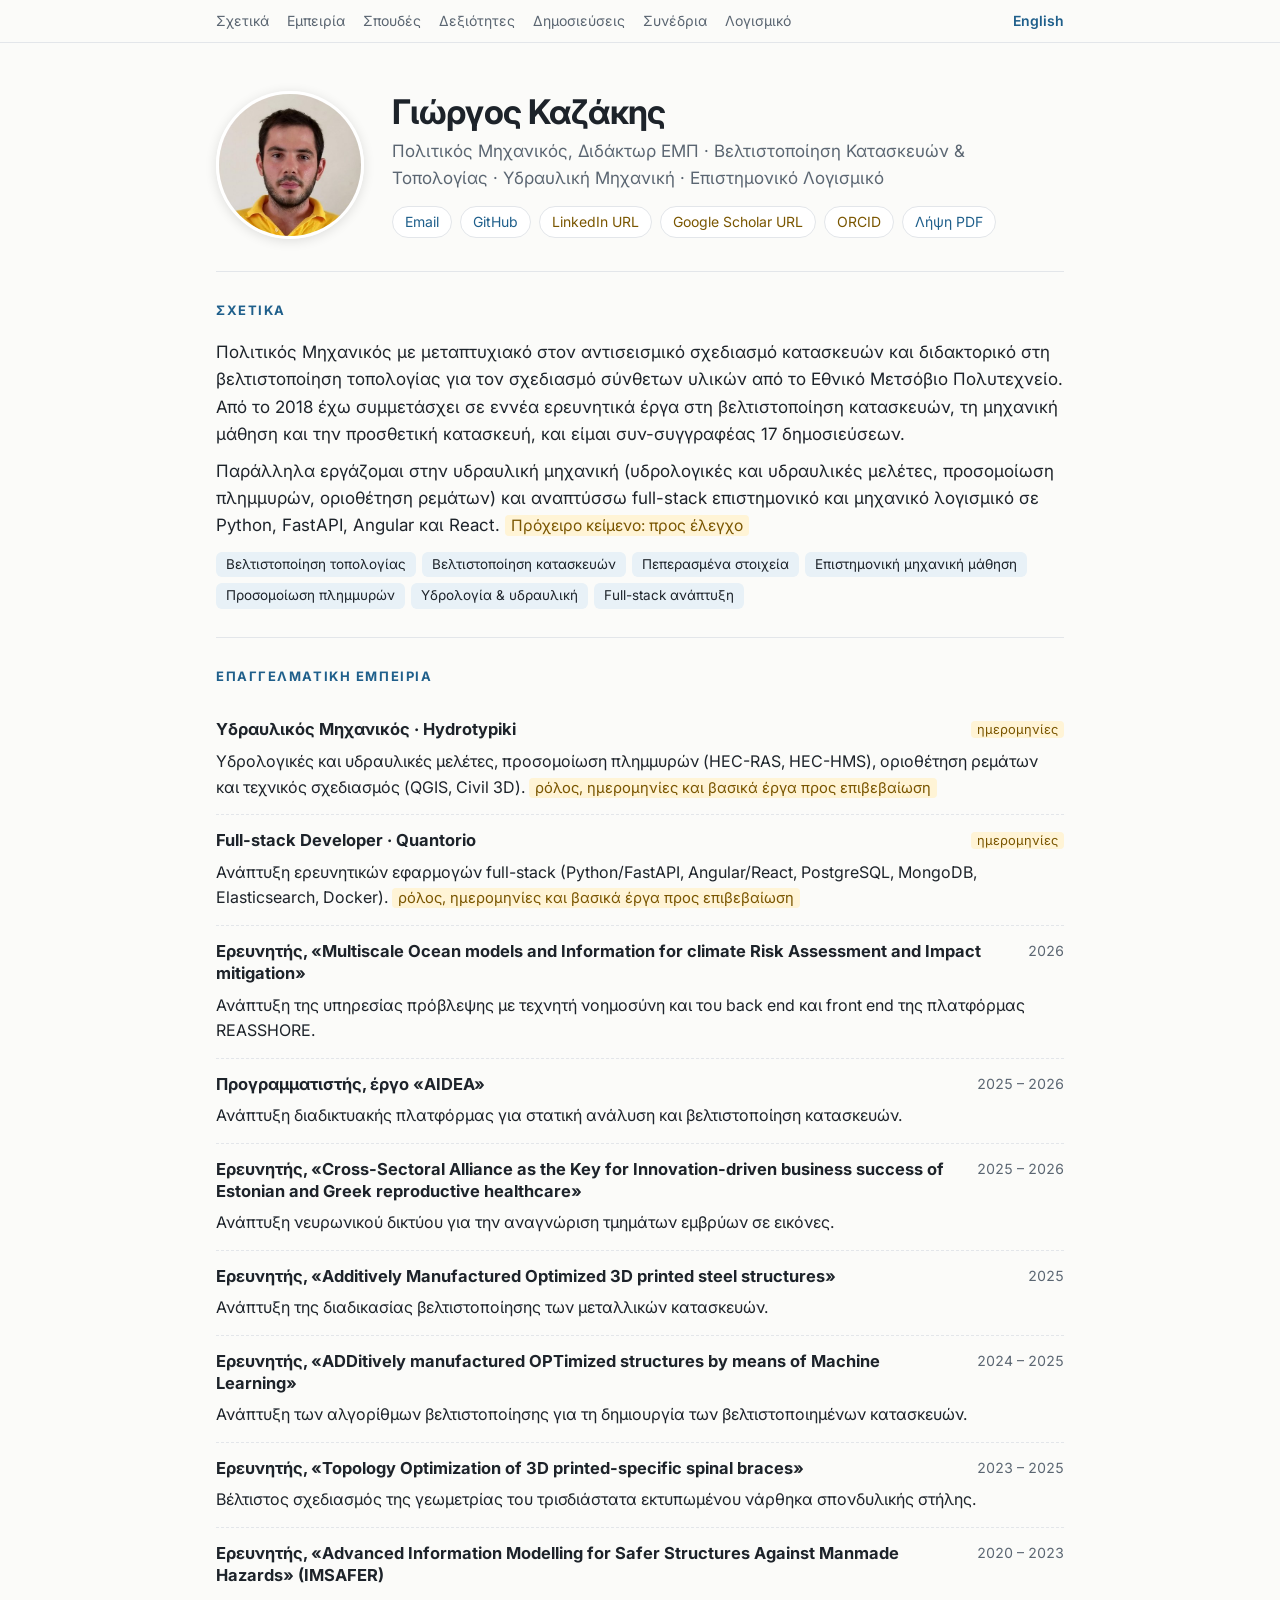
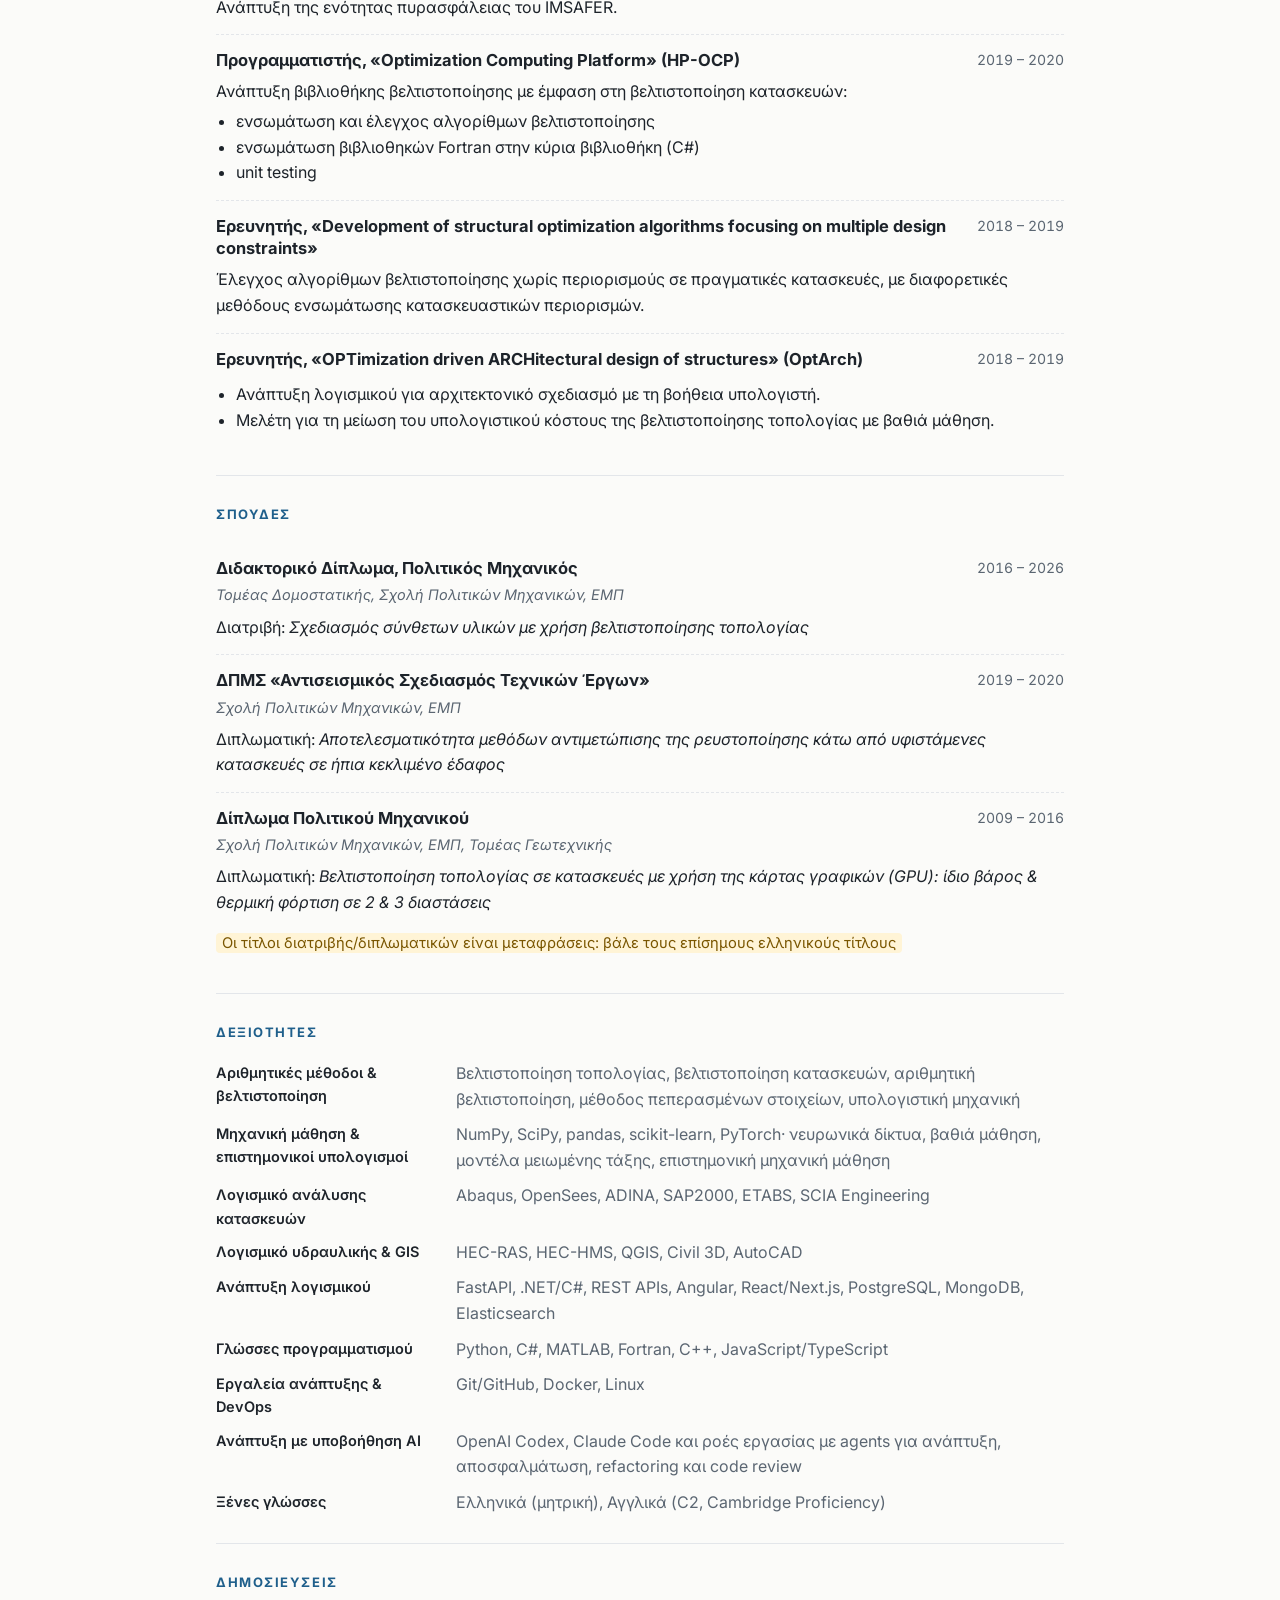
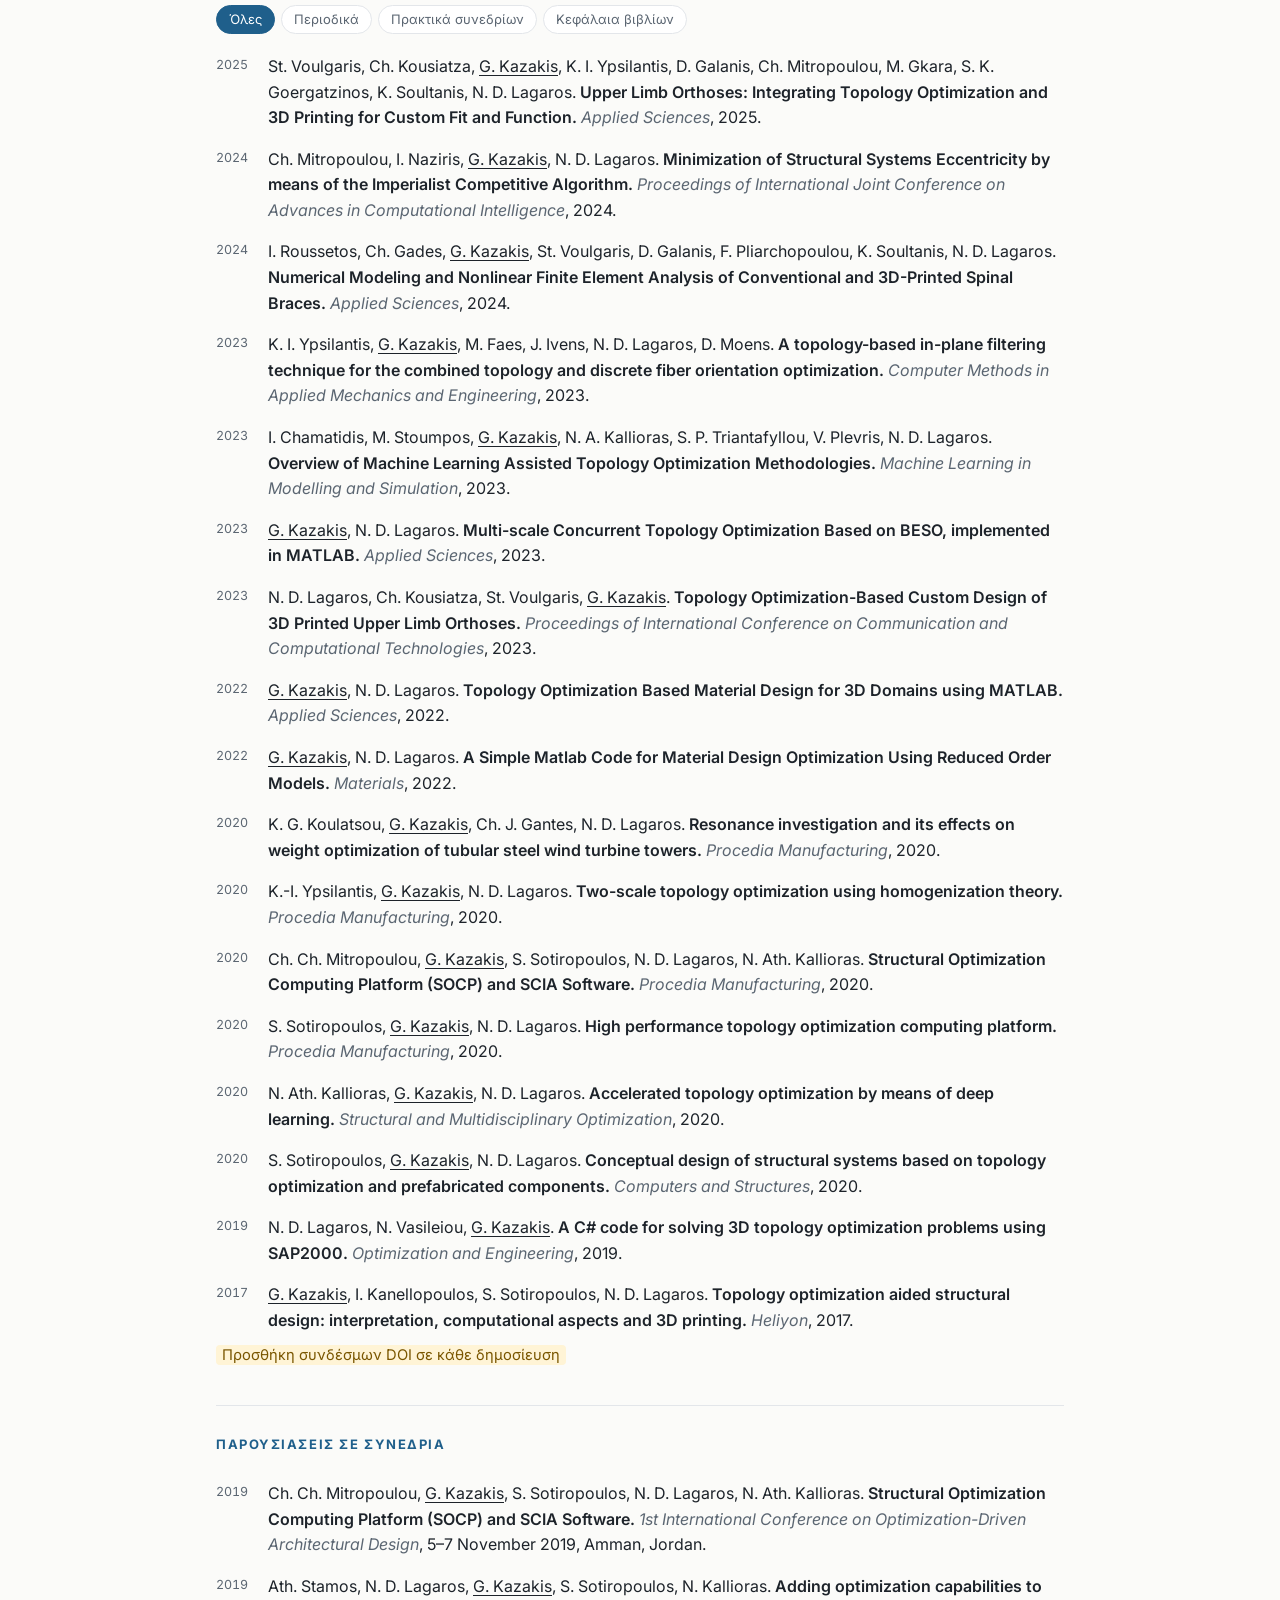
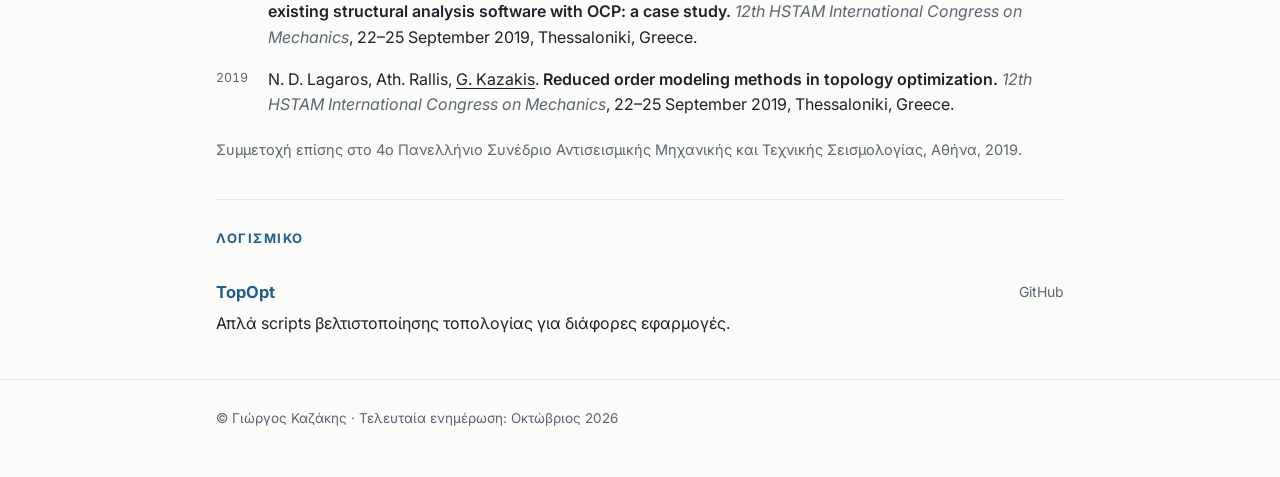
==== el/index.html @ 45861042 "Add Greek version of the CV page with language switcher el/index.html mirrors the English page; both" ====
<!doctype html>
<html lang="el">
<head>
  <meta charset="utf-8">
  <meta name="viewport" content="width=device-width, initial-scale=1">
  <title>Γιώργος Καζάκης</title>
  <meta name="description" content="Γιώργος Καζάκης, Πολιτικός Μηχανικός, Διδάκτωρ ΕΜΠ. Βελτιστοποίηση κατασκευών και τοπολογίας, υδραυλική μηχανική, ανάπτυξη επιστημονικού λογισμικού.">
  <meta property="og:title" content="Γιώργος Καζάκης">
  <meta property="og:description" content="Πολιτικός Μηχανικός και ερευνητής στη βελτιστοποίηση κατασκευών και τοπολογίας, την υδραυλική μηχανική και το επιστημονικό λογισμικό.">
  <meta property="og:image" content="../assets/profile.jpg">
  <meta property="og:locale" content="el_GR">
  <link rel="preconnect" href="https://fonts.googleapis.com">
  <link rel="stylesheet" href="https://fonts.googleapis.com/css2?family=Inter:wght@400;600;700&display=swap">
  <link rel="stylesheet" href="../style.css">
  <link rel="alternate" hreflang="en" href="https://georgekazakis.github.io/">
  <link rel="alternate" hreflang="el" href="https://georgekazakis.github.io/el/">
</head>
<body>

<nav class="nav">
  <div class="wrap">
    <div class="nav-links">
    <a href="#about">Σχετικά</a>
    <a href="#experience">Εμπειρία</a>
    <a href="#education">Σπουδές</a>
    <a href="#skills">Δεξιότητες</a>
    <a href="#publications">Δημοσιεύσεις</a>
    <a href="#conferences">Συνέδρια</a>
    <a href="#software">Λογισμικό</a>
    </div>
    <a class="lang" href="../" lang="en" hreflang="en">English</a>
  </div>
</nav>

<main class="wrap">

  <header class="hero">
    <img src="../assets/profile.jpg" alt="Φωτογραφία του Γιώργου Καζάκη" width="148" height="148">
    <div>
      <h1>Γιώργος Καζάκης</h1>
      <p class="role">Πολιτικός Μηχανικός, Διδάκτωρ ΕΜΠ · Βελτιστοποίηση Κατασκευών &amp; Τοπολογίας · Υδραυλική Μηχανική · Επιστημονικό Λογισμικό</p>
      <ul class="links">
        <li><a href="mailto:kzkgeorge@gmail.com">Email</a></li>
        <li><a href="https://github.com/georgekazakis">GitHub</a></li>
        <li><span class="todo">LinkedIn URL</span></li>
        <li><span class="todo">Google Scholar URL</span></li>
        <li><span class="todo">ORCID</span></li>
        <li class="no-print"><a href="#" onclick="window.print();return false;">Λήψη PDF</a></li>
      </ul>
    </div>
  </header>

  <section id="about" class="about">
    <h2>Σχετικά</h2>
    <p>
      Πολιτικός Μηχανικός με μεταπτυχιακό στον αντισεισμικό σχεδιασμό κατασκευών και διδακτορικό
      στη βελτιστοποίηση τοπολογίας για τον σχεδιασμό σύνθετων υλικών από το Εθνικό Μετσόβιο Πολυτεχνείο.
      Από το 2018 έχω συμμετάσχει σε εννέα ερευνητικά έργα στη βελτιστοποίηση κατασκευών, τη μηχανική μάθηση
      και την προσθετική κατασκευή, και είμαι συν-συγγραφέας 17 δημοσιεύσεων.
    </p>
    <p>
      Παράλληλα εργάζομαι στην υδραυλική μηχανική (υδρολογικές και υδραυλικές μελέτες, προσομοίωση πλημμυρών,
      οριοθέτηση ρεμάτων) και αναπτύσσω full-stack επιστημονικό και μηχανικό λογισμικό σε Python, FastAPI, Angular και React.
      <span class="todo">Πρόχειρο κείμενο: προς έλεγχο</span>
    </p>
    <ul class="tags">
      <li>Βελτιστοποίηση τοπολογίας</li>
      <li>Βελτιστοποίηση κατασκευών</li>
      <li>Πεπερασμένα στοιχεία</li>
      <li>Επιστημονική μηχανική μάθηση</li>
      <li>Προσομοίωση πλημμυρών</li>
      <li>Υδρολογία &amp; υδραυλική</li>
      <li>Full-stack ανάπτυξη</li>
    </ul>
  </section>

  <section id="experience">
    <h2>Επαγγελματική εμπειρία</h2>

    <div class="entry">
      <h3>Υδραυλικός Μηχανικός · Hydrotypiki</h3>
      <span class="when"><span class="todo">ημερομηνίες</span></span>
      <div class="what">
        Υδρολογικές και υδραυλικές μελέτες, προσομοίωση πλημμυρών (HEC-RAS, HEC-HMS), οριοθέτηση ρεμάτων και τεχνικός σχεδιασμός (QGIS, Civil 3D).
        <span class="todo">ρόλος, ημερομηνίες και βασικά έργα προς επιβεβαίωση</span>
      </div>
    </div>

    <div class="entry">
      <h3>Full-stack Developer · Quantorio</h3>
      <span class="when"><span class="todo">ημερομηνίες</span></span>
      <div class="what">
        Ανάπτυξη ερευνητικών εφαρμογών full-stack (Python/FastAPI, Angular/React, PostgreSQL, MongoDB, Elasticsearch, Docker).
        <span class="todo">ρόλος, ημερομηνίες και βασικά έργα προς επιβεβαίωση</span>
      </div>
    </div>

    <div class="entry">
      <h3>Ερευνητής, «Multiscale Ocean models and Information for climate Risk Assessment and Impact mitigation»</h3>
      <span class="when">2026</span>
      <div class="what">Ανάπτυξη της υπηρεσίας πρόβλεψης με τεχνητή νοημοσύνη και του back end και front end της πλατφόρμας REASSHORE.</div>
    </div>

    <div class="entry">
      <h3>Προγραμματιστής, έργο «AIDEA»</h3>
      <span class="when">2025 – 2026</span>
      <div class="what">Ανάπτυξη διαδικτυακής πλατφόρμας για στατική ανάλυση και βελτιστοποίηση κατασκευών.</div>
    </div>

    <div class="entry">
      <h3>Ερευνητής, «Cross-Sectoral Alliance as the Key for Innovation-driven business success of Estonian and Greek reproductive healthcare»</h3>
      <span class="when">2025 – 2026</span>
      <div class="what">Ανάπτυξη νευρωνικού δικτύου για την αναγνώριση τμημάτων εμβρύων σε εικόνες.</div>
    </div>

    <div class="entry">
      <h3>Ερευνητής, «Additively Manufactured Optimized 3D printed steel structures»</h3>
      <span class="when">2025</span>
      <div class="what">Ανάπτυξη της διαδικασίας βελτιστοποίησης των μεταλλικών κατασκευών.</div>
    </div>

    <div class="entry">
      <h3>Ερευνητής, «ADDitively manufactured OPTimized structures by means of Machine Learning»</h3>
      <span class="when">2024 – 2025</span>
      <div class="what">Ανάπτυξη των αλγορίθμων βελτιστοποίησης για τη δημιουργία των βελτιστοποιημένων κατασκευών.</div>
    </div>

    <div class="entry">
      <h3>Ερευνητής, «Topology Optimization of 3D printed-specific spinal braces»</h3>
      <span class="when">2023 – 2025</span>
      <div class="what">Βέλτιστος σχεδιασμός της γεωμετρίας του τρισδιάστατα εκτυπωμένου νάρθηκα σπονδυλικής στήλης.</div>
    </div>

    <div class="entry">
      <h3>Ερευνητής, «Advanced Information Modelling for Safer Structures Against Manmade Hazards» (IMSAFER)</h3>
      <span class="when">2020 – 2023</span>
      <div class="what">Ανάπτυξη της ενότητας πυρασφάλειας του IMSAFER.</div>
    </div>

    <div class="entry">
      <h3>Προγραμματιστής, «Optimization Computing Platform» (HP-OCP)</h3>
      <span class="when">2019 – 2020</span>
      <div class="what">
        Ανάπτυξη βιβλιοθήκης βελτιστοποίησης με έμφαση στη βελτιστοποίηση κατασκευών:
        <ul>
          <li>ενσωμάτωση και έλεγχος αλγορίθμων βελτιστοποίησης</li>
          <li>ενσωμάτωση βιβλιοθηκών Fortran στην κύρια βιβλιοθήκη (C#)</li>
          <li>unit testing</li>
        </ul>
      </div>
    </div>

    <div class="entry">
      <h3>Ερευνητής, «Development of structural optimization algorithms focusing on multiple design constraints»</h3>
      <span class="when">2018 – 2019</span>
      <div class="what">Έλεγχος αλγορίθμων βελτιστοποίησης χωρίς περιορισμούς σε πραγματικές κατασκευές, με διαφορετικές μεθόδους ενσωμάτωσης κατασκευαστικών περιορισμών.</div>
    </div>

    <div class="entry">
      <h3>Ερευνητής, «OPTimization driven ARCHitectural design of structures» (OptArch)</h3>
      <span class="when">2018 – 2019</span>
      <div class="what">
        <ul>
          <li>Ανάπτυξη λογισμικού για αρχιτεκτονικό σχεδιασμό με τη βοήθεια υπολογιστή.</li>
          <li>Μελέτη για τη μείωση του υπολογιστικού κόστους της βελτιστοποίησης τοπολογίας με βαθιά μάθηση.</li>
        </ul>
      </div>
    </div>
  </section>

  <section id="education">
    <h2>Σπουδές</h2>

    <div class="entry">
      <h3>Διδακτορικό Δίπλωμα, Πολιτικός Μηχανικός</h3>
      <span class="when">2016 – 2026</span>
      <span class="where">Τομέας Δομοστατικής, Σχολή Πολιτικών Μηχανικών, ΕΜΠ</span>
      <div class="what">Διατριβή: <em>Σχεδιασμός σύνθετων υλικών με χρήση βελτιστοποίησης τοπολογίας</em></div>
    </div>

    <div class="entry">
      <h3>ΔΠΜΣ «Αντισεισμικός Σχεδιασμός Τεχνικών Έργων»</h3>
      <span class="when">2019 – 2020</span>
      <span class="where">Σχολή Πολιτικών Μηχανικών, ΕΜΠ</span>
      <div class="what">Διπλωματική: <em>Αποτελεσματικότητα μεθόδων αντιμετώπισης της ρευστοποίησης κάτω από υφιστάμενες κατασκευές σε ήπια κεκλιμένο έδαφος</em></div>
    </div>

    <div class="entry">
      <h3>Δίπλωμα Πολιτικού Μηχανικού</h3>
      <span class="when">2009 – 2016</span>
      <span class="where">Σχολή Πολιτικών Μηχανικών, ΕΜΠ, Τομέας Γεωτεχνικής</span>
      <div class="what">Διπλωματική: <em>Βελτιστοποίηση τοπολογίας σε κατασκευές με χρήση της κάρτας γραφικών (GPU): ίδιο βάρος &amp; θερμική φόρτιση σε 2 &amp; 3 διαστάσεις</em></div>
    </div>
    <p><span class="todo">Οι τίτλοι διατριβής/διπλωματικών είναι μεταφράσεις: βάλε τους επίσημους ελληνικούς τίτλους</span></p>
  </section>

  <section id="skills">
    <h2>Δεξιότητες</h2>
    <dl class="skills">
      <dt>Αριθμητικές μέθοδοι &amp; βελτιστοποίηση</dt>
      <dd>Βελτιστοποίηση τοπολογίας, βελτιστοποίηση κατασκευών, αριθμητική βελτιστοποίηση, μέθοδος πεπερασμένων στοιχείων, υπολογιστική μηχανική</dd>

      <dt>Μηχανική μάθηση &amp; επιστημονικοί υπολογισμοί</dt>
      <dd>NumPy, SciPy, pandas, scikit-learn, PyTorch· νευρωνικά δίκτυα, βαθιά μάθηση, μοντέλα μειωμένης τάξης, επιστημονική μηχανική μάθηση</dd>

      <dt>Λογισμικό ανάλυσης κατασκευών</dt>
      <dd>Abaqus, OpenSees, ADINA, SAP2000, ETABS, SCIA Engineering</dd>

      <dt>Λογισμικό υδραυλικής &amp; GIS</dt>
      <dd>HEC-RAS, HEC-HMS, QGIS, Civil 3D, AutoCAD</dd>

      <dt>Ανάπτυξη λογισμικού</dt>
      <dd>FastAPI, .NET/C#, REST APIs, Angular, React/Next.js, PostgreSQL, MongoDB, Elasticsearch</dd>

      <dt>Γλώσσες προγραμματισμού</dt>
      <dd>Python, C#, MATLAB, Fortran, C++, JavaScript/TypeScript</dd>

      <dt>Εργαλεία ανάπτυξης &amp; DevOps</dt>
      <dd>Git/GitHub, Docker, Linux</dd>

      <dt>Ανάπτυξη με υποβοήθηση AI</dt>
      <dd>OpenAI Codex, Claude Code και ροές εργασίας με agents για ανάπτυξη, αποσφαλμάτωση, refactoring και code review</dd>

      <dt>Ξένες γλώσσες</dt>
      <dd>Ελληνικά (μητρική), Αγγλικά (C2, Cambridge Proficiency)</dd>
    </dl>
  </section>

  <section id="publications">
    <h2>Δημοσιεύσεις</h2>
    <div class="filter" role="group" aria-label="Φιλτράρισμα δημοσιεύσεων">
      <button type="button" data-filter="all" aria-pressed="true">Όλες</button>
      <button type="button" data-filter="journal" aria-pressed="false">Περιοδικά</button>
      <button type="button" data-filter="conference" aria-pressed="false">Πρακτικά συνεδρίων</button>
      <button type="button" data-filter="chapter" aria-pressed="false">Κεφάλαια βιβλίων</button>
    </div>
    <ol class="pubs" lang="en">
      <li data-year="2025" data-type="journal">St. Voulgaris, Ch. Kousiatza, <span class="me">G. Kazakis</span>, K. I. Ypsilantis, D. Galanis, Ch. Mitropoulou, M. Gkara, S. K. Goergatzinos, K. Soultanis, N. D. Lagaros. <span class="title">Upper Limb Orthoses: Integrating Topology Optimization and 3D Printing for Custom Fit and Function.</span> <span class="venue">Applied Sciences</span>, 2025.</li>
      <li data-year="2024" data-type="conference">Ch. Mitropoulou, I. Naziris, <span class="me">G. Kazakis</span>, N. D. Lagaros. <span class="title">Minimization of Structural Systems Eccentricity by means of the Imperialist Competitive Algorithm.</span> <span class="venue">Proceedings of International Joint Conference on Advances in Computational Intelligence</span>, 2024.</li>
      <li data-year="2024" data-type="journal">I. Roussetos, Ch. Gades, <span class="me">G. Kazakis</span>, St. Voulgaris, D. Galanis, F. Pliarchopoulou, K. Soultanis, N. D. Lagaros. <span class="title">Numerical Modeling and Nonlinear Finite Element Analysis of Conventional and 3D-Printed Spinal Braces.</span> <span class="venue">Applied Sciences</span>, 2024.</li>
      <li data-year="2023" data-type="journal">K. I. Ypsilantis, <span class="me">G. Kazakis</span>, M. Faes, J. Ivens, N. D. Lagaros, D. Moens. <span class="title">A topology-based in-plane filtering technique for the combined topology and discrete fiber orientation optimization.</span> <span class="venue">Computer Methods in Applied Mechanics and Engineering</span>, 2023.</li>
      <li data-year="2023" data-type="chapter">I. Chamatidis, M. Stoumpos, <span class="me">G. Kazakis</span>, N. A. Kallioras, S. P. Triantafyllou, V. Plevris, N. D. Lagaros. <span class="title">Overview of Machine Learning Assisted Topology Optimization Methodologies.</span> <span class="venue">Machine Learning in Modelling and Simulation</span>, 2023.</li>
      <li data-year="2023" data-type="journal"><span class="me">G. Kazakis</span>, N. D. Lagaros. <span class="title">Multi-scale Concurrent Topology Optimization Based on BESO, implemented in MATLAB.</span> <span class="venue">Applied Sciences</span>, 2023.</li>
      <li data-year="2023" data-type="conference">N. D. Lagaros, Ch. Kousiatza, St. Voulgaris, <span class="me">G. Kazakis</span>. <span class="title">Topology Optimization-Based Custom Design of 3D Printed Upper Limb Orthoses.</span> <span class="venue">Proceedings of International Conference on Communication and Computational Technologies</span>, 2023.</li>
      <li data-year="2022" data-type="journal"><span class="me">G. Kazakis</span>, N. D. Lagaros. <span class="title">Topology Optimization Based Material Design for 3D Domains using MATLAB.</span> <span class="venue">Applied Sciences</span>, 2022.</li>
      <li data-year="2022" data-type="journal"><span class="me">G. Kazakis</span>, N. D. Lagaros. <span class="title">A Simple Matlab Code for Material Design Optimization Using Reduced Order Models.</span> <span class="venue">Materials</span>, 2022.</li>
      <li data-year="2020" data-type="conference">K. G. Koulatsou, <span class="me">G. Kazakis</span>, Ch. J. Gantes, N. D. Lagaros. <span class="title">Resonance investigation and its effects on weight optimization of tubular steel wind turbine towers.</span> <span class="venue">Procedia Manufacturing</span>, 2020.</li>
      <li data-year="2020" data-type="conference">K.-I. Ypsilantis, <span class="me">G. Kazakis</span>, N. D. Lagaros. <span class="title">Two-scale topology optimization using homogenization theory.</span> <span class="venue">Procedia Manufacturing</span>, 2020.</li>
      <li data-year="2020" data-type="conference">Ch. Ch. Mitropoulou, <span class="me">G. Kazakis</span>, S. Sotiropoulos, N. D. Lagaros, N. Ath. Kallioras. <span class="title">Structural Optimization Computing Platform (SOCP) and SCIA Software.</span> <span class="venue">Procedia Manufacturing</span>, 2020.</li>
      <li data-year="2020" data-type="conference">S. Sotiropoulos, <span class="me">G. Kazakis</span>, N. D. Lagaros. <span class="title">High performance topology optimization computing platform.</span> <span class="venue">Procedia Manufacturing</span>, 2020.</li>
      <li data-year="2020" data-type="journal">N. Ath. Kallioras, <span class="me">G. Kazakis</span>, N. D. Lagaros. <span class="title">Accelerated topology optimization by means of deep learning.</span> <span class="venue">Structural and Multidisciplinary Optimization</span>, 2020.</li>
      <li data-year="2020" data-type="journal">S. Sotiropoulos, <span class="me">G. Kazakis</span>, N. D. Lagaros. <span class="title">Conceptual design of structural systems based on topology optimization and prefabricated components.</span> <span class="venue">Computers and Structures</span>, 2020.</li>
      <li data-year="2019" data-type="journal">N. D. Lagaros, N. Vasileiou, <span class="me">G. Kazakis</span>. <span class="title">A C# code for solving 3D topology optimization problems using SAP2000.</span> <span class="venue">Optimization and Engineering</span>, 2019.</li>
      <li data-year="2017" data-type="journal"><span class="me">G. Kazakis</span>, I. Kanellopoulos, S. Sotiropoulos, N. D. Lagaros. <span class="title">Topology optimization aided structural design: interpretation, computational aspects and 3D printing.</span> <span class="venue">Heliyon</span>, 2017.</li>
    </ol>
    <p><span class="todo">Προσθήκη συνδέσμων DOI σε κάθε δημοσίευση</span></p>
  </section>

  <section id="conferences">
    <h2>Παρουσιάσεις σε συνέδρια</h2>
    <ol class="pubs" lang="en">
      <li data-year="2019">Ch. Ch. Mitropoulou, <span class="me">G. Kazakis</span>, S. Sotiropoulos, N. D. Lagaros, N. Ath. Kallioras. <span class="title">Structural Optimization Computing Platform (SOCP) and SCIA Software.</span> <span class="venue">1st International Conference on Optimization-Driven Architectural Design</span>, 5–7 November 2019, Amman, Jordan.</li>
      <li data-year="2019">Ath. Stamos, N. D. Lagaros, <span class="me">G. Kazakis</span>, S. Sotiropoulos, N. Kallioras. <span class="title">Adding optimization capabilities to existing structural analysis software with OCP: a case study.</span> <span class="venue">12th HSTAM International Congress on Mechanics</span>, 22–25 September 2019, Thessaloniki, Greece.</li>
      <li data-year="2019">N. D. Lagaros, Ath. Rallis, <span class="me">G. Kazakis</span>. <span class="title">Reduced order modeling methods in topology optimization.</span> <span class="venue">12th HSTAM International Congress on Mechanics</span>, 22–25 September 2019, Thessaloniki, Greece.</li>
    </ol>
    <p style="margin-top:12px;color:var(--muted);font-size:14.5px">
      Συμμετοχή επίσης στο 4ο Πανελλήνιο Συνέδριο Αντισεισμικής Μηχανικής και Τεχνικής Σεισμολογίας, Αθήνα, 2019.
    </p>
  </section>

  <section id="software">
    <h2>Λογισμικό</h2>
    <div class="entry">
      <h3><a href="https://github.com/georgekazakis/TopOpt">TopOpt</a></h3>
      <span class="when">GitHub</span>
      <div class="what">Απλά scripts βελτιστοποίησης τοπολογίας για διάφορες εφαρμογές.</div>
    </div>
  </section>

</main>

<footer>
  <div class="wrap">© Γιώργος Καζάκης · Τελευταία ενημέρωση: Οκτώβριος 2026</div>
</footer>

<script>
  // Φίλτρο δημοσιεύσεων ανά τύπο
  document.querySelectorAll('.filter button').forEach(btn => {
    btn.addEventListener('click', () => {
      const f = btn.dataset.filter;
      document.querySelectorAll('.filter button').forEach(b => b.setAttribute('aria-pressed', b === btn));
      document.querySelectorAll('#publications .pubs li').forEach(li => {
        li.hidden = f !== 'all' && li.dataset.type !== f;
      });
    });
  });
</script>
</body>
</html>
---- style.css ----
:root {
  --bg: #fbfbf9;
  --surface: #ffffff;
  --text: #1d232a;
  --muted: #5b6672;
  --line: #e3e6ea;
  --accent: #1f5f8b;
  --accent-soft: #e8f1f7;
  --todo-bg: #fff4d6;
  --todo-text: #7a5600;
  --radius: 10px;
  --maxw: 880px;
  color-scheme: light;
}

@media (prefers-color-scheme: dark) {
  :root:not([data-theme="light"]) {
    --bg: #12161b;
    --surface: #181d23;
    --text: #e4e8ec;
    --muted: #9aa5b1;
    --line: #2a313a;
    --accent: #6fb3e0;
    --accent-soft: #1c2a36;
    --todo-bg: #3a2f12;
    --todo-text: #f1cf7a;
    color-scheme: dark;
  }
}

* { box-sizing: border-box; }

html { scroll-behavior: smooth; }

body {
  margin: 0;
  background: var(--bg);
  color: var(--text);
  font: 16px/1.6 "Inter", system-ui, -apple-system, "Segoe UI", Roboto, sans-serif;
  -webkit-font-smoothing: antialiased;
}

a { color: var(--accent); text-decoration: none; }
a:hover { text-decoration: underline; }

.wrap { max-width: var(--maxw); margin: 0 auto; padding: 0 16px; }

/* Top navigation */
.nav {
  position: sticky; top: 0; z-index: 10;
  background: color-mix(in srgb, var(--bg) 88%, transparent);
  backdrop-filter: blur(8px);
  border-bottom: 1px solid var(--line);
}
.nav .wrap { display: flex; align-items: center; gap: 16px; padding-top: 10px; padding-bottom: 10px; }
.nav-links { display: flex; gap: 18px; flex: 1; min-width: 0; overflow-x: auto; scrollbar-width: none; }
.nav a { color: var(--muted); font-size: 14px; white-space: nowrap; }
.nav a:hover { color: var(--accent); text-decoration: none; }
.nav .lang { flex: none; color: var(--accent); font-weight: 600; }

/* Header */
.hero { display: grid; grid-template-columns: 148px 1fr; gap: 28px; align-items: center; padding: 48px 0 32px; }
.hero img { width: 148px; height: 148px; border-radius: 50%; object-fit: cover; border: 3px solid var(--surface); box-shadow: 0 2px 12px rgb(0 0 0 / .12); }
.hero h1 { margin: 0; font-size: 34px; line-height: 1.15; letter-spacing: -.02em; }
.hero .role { margin: 6px 0 14px; color: var(--muted); font-size: 17px; }
.links { display: flex; flex-wrap: wrap; gap: 8px; padding: 0; margin: 0; list-style: none; }
.links a, .links span {
  display: inline-block; padding: 4px 12px; border: 1px solid var(--line); border-radius: 999px;
  font-size: 14px; background: var(--surface);
}
.links a:hover { border-color: var(--accent); text-decoration: none; }

/* Sections */
section { padding: 28px 0; border-top: 1px solid var(--line); scroll-margin-top: 56px; }
h2 { margin: 0 0 18px; font-size: 13px; letter-spacing: .12em; text-transform: uppercase; color: var(--accent); }
h3 { margin: 0; font-size: 16.5px; line-height: 1.35; }
p { margin: 0 0 10px; }

.about p { font-size: 17px; }

.tags { display: flex; flex-wrap: wrap; gap: 6px; padding: 0; margin: 12px 0 0; list-style: none; }
.tags li { background: var(--accent-soft); color: var(--text); padding: 2px 10px; border-radius: 6px; font-size: 13.5px; }

/* Timeline entries */
.entry { display: grid; grid-template-columns: 1fr auto; gap: 4px 20px; padding: 14px 0; }
.entry + .entry { border-top: 1px dashed var(--line); }
.entry .when { color: var(--muted); font-size: 14px; font-variant-numeric: tabular-nums; white-space: nowrap; }
.entry .where { grid-column: 1 / -1; color: var(--muted); font-size: 14.5px; font-style: italic; }
.entry .what { grid-column: 1 / -1; margin: 4px 0 0; }
.entry .what ul { margin: 4px 0 0; padding-left: 20px; }

/* Skills */
.skills { display: grid; grid-template-columns: 220px 1fr; gap: 10px 20px; margin: 0; }
.skills dt { font-weight: 600; font-size: 14.5px; }
.skills dd { margin: 0; color: var(--muted); }

/* Publications */
.pubs { margin: 0; padding-left: 0; list-style: none; counter-reset: pub; }
.pubs li { position: relative; padding: 8px 0 8px 52px; counter-increment: pub; }
.pubs li::before {
  content: attr(data-year); position: absolute; left: 0; top: 9px;
  font-size: 12.5px; color: var(--muted); font-variant-numeric: tabular-nums;
}
.pubs .title { font-weight: 600; }
.pubs .venue { font-style: italic; color: var(--muted); }
.me { text-decoration: underline; text-underline-offset: 3px; }

.filter { display: flex; gap: 6px; flex-wrap: wrap; margin: -6px 0 12px; }
.filter button {
  font: inherit; font-size: 13px; padding: 3px 12px; border-radius: 999px; cursor: pointer;
  border: 1px solid var(--line); background: var(--surface); color: var(--muted);
}
.filter button[aria-pressed="true"] { background: var(--accent); border-color: var(--accent); color: #fff; }

/* Draft placeholders: easy to spot, remove before going live */
.todo {
  background: var(--todo-bg); color: var(--todo-text);
  padding: 1px 6px; border-radius: 4px; font-size: .92em; font-style: normal;
}

footer { padding: 28px 0 48px; border-top: 1px solid var(--line); color: var(--muted); font-size: 13.5px; }

@media (max-width: 640px) {
  .hero { grid-template-columns: 1fr; text-align: center; padding-top: 32px; }
  .hero img { margin: 0 auto; width: 120px; height: 120px; }
  .links { justify-content: center; }
  .hero h1 { font-size: 28px; }
  .skills { grid-template-columns: 1fr; gap: 2px; }
  .skills dd { margin-bottom: 10px; }
  .entry { grid-template-columns: 1fr; }
  .entry .when { order: -1; }
}

/* Print = a clean PDF CV straight from the browser */
@media print {
  :root { --bg: #fff; --surface: #fff; --text: #000; --muted: #444; --line: #ccc; --accent: #1f5f8b; --accent-soft: #eef3f7; }
  body { font-size: 11pt; }
  .nav, .filter, .no-print, .todo { display: none !important; }
  .hero { padding-top: 0; }
  section { break-inside: auto; padding: 14px 0; }
  .entry, .pubs li { break-inside: avoid; }
  a { color: inherit; }
}
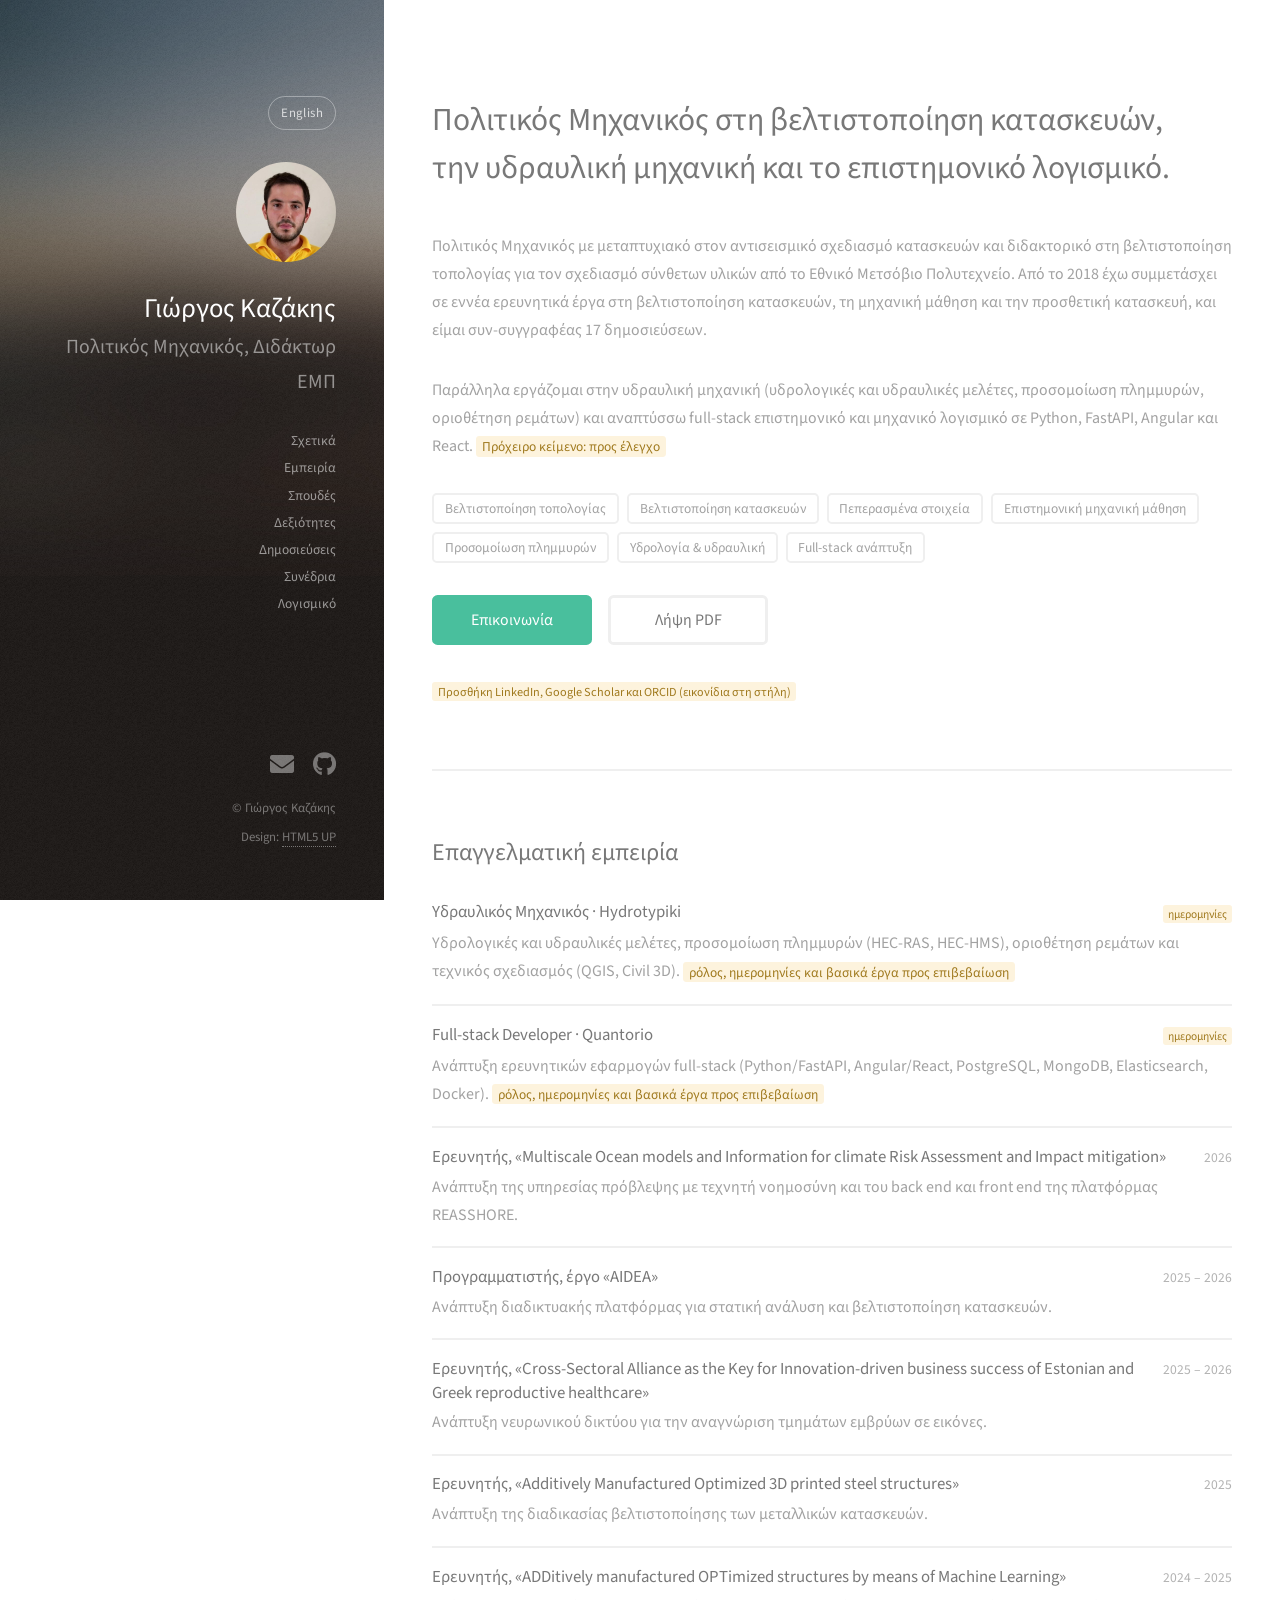
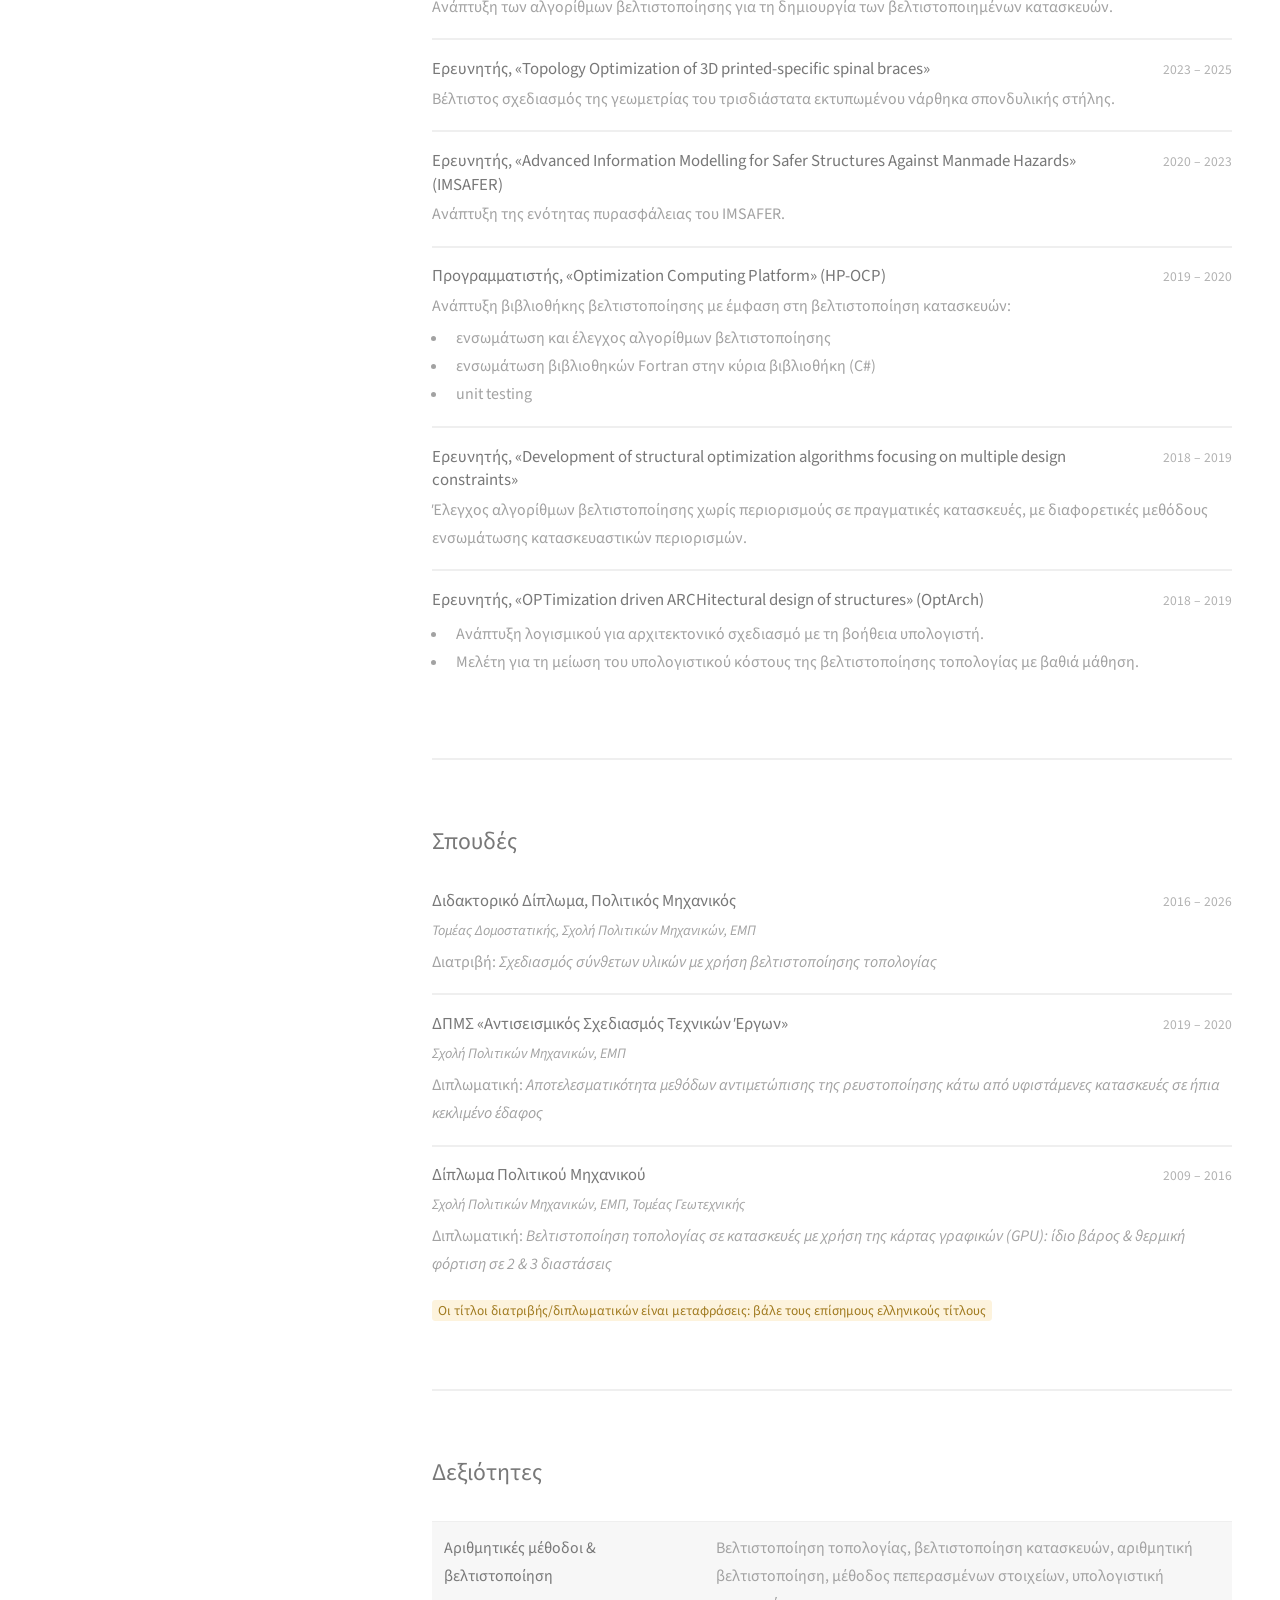
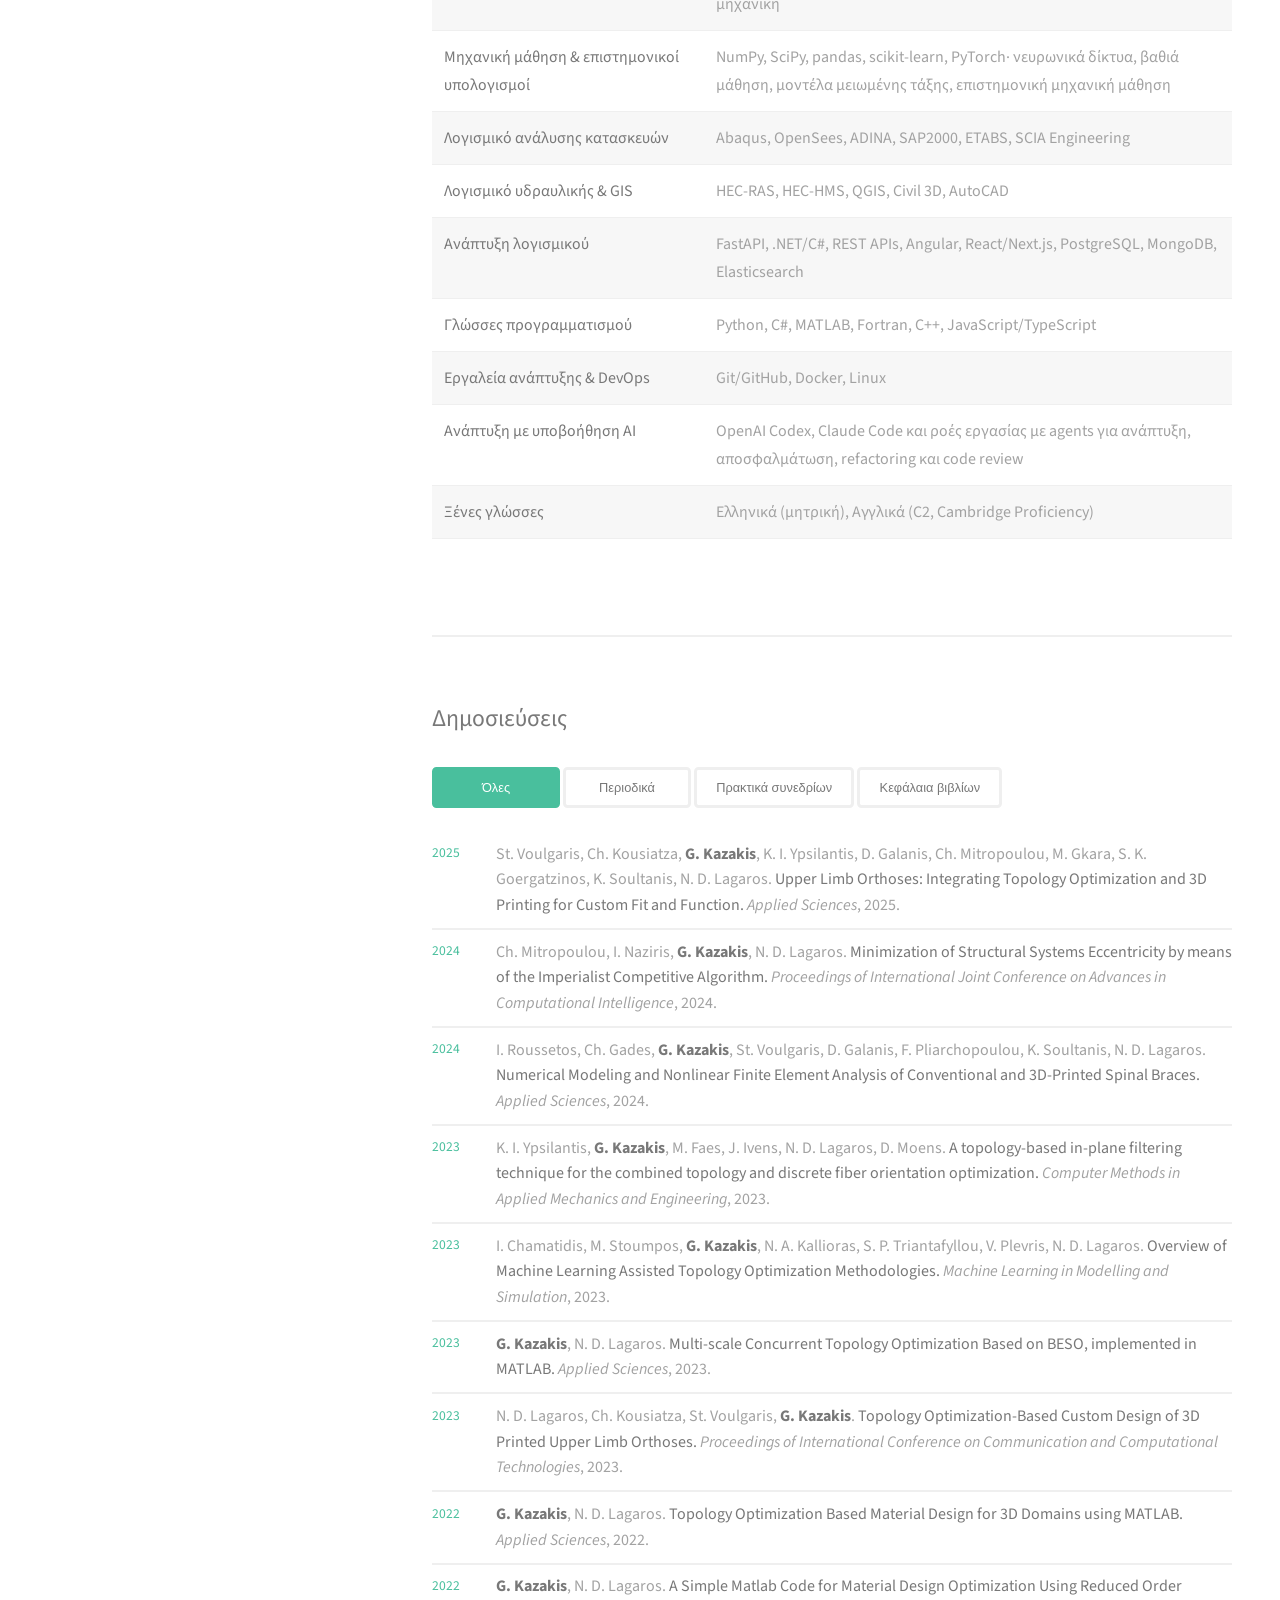
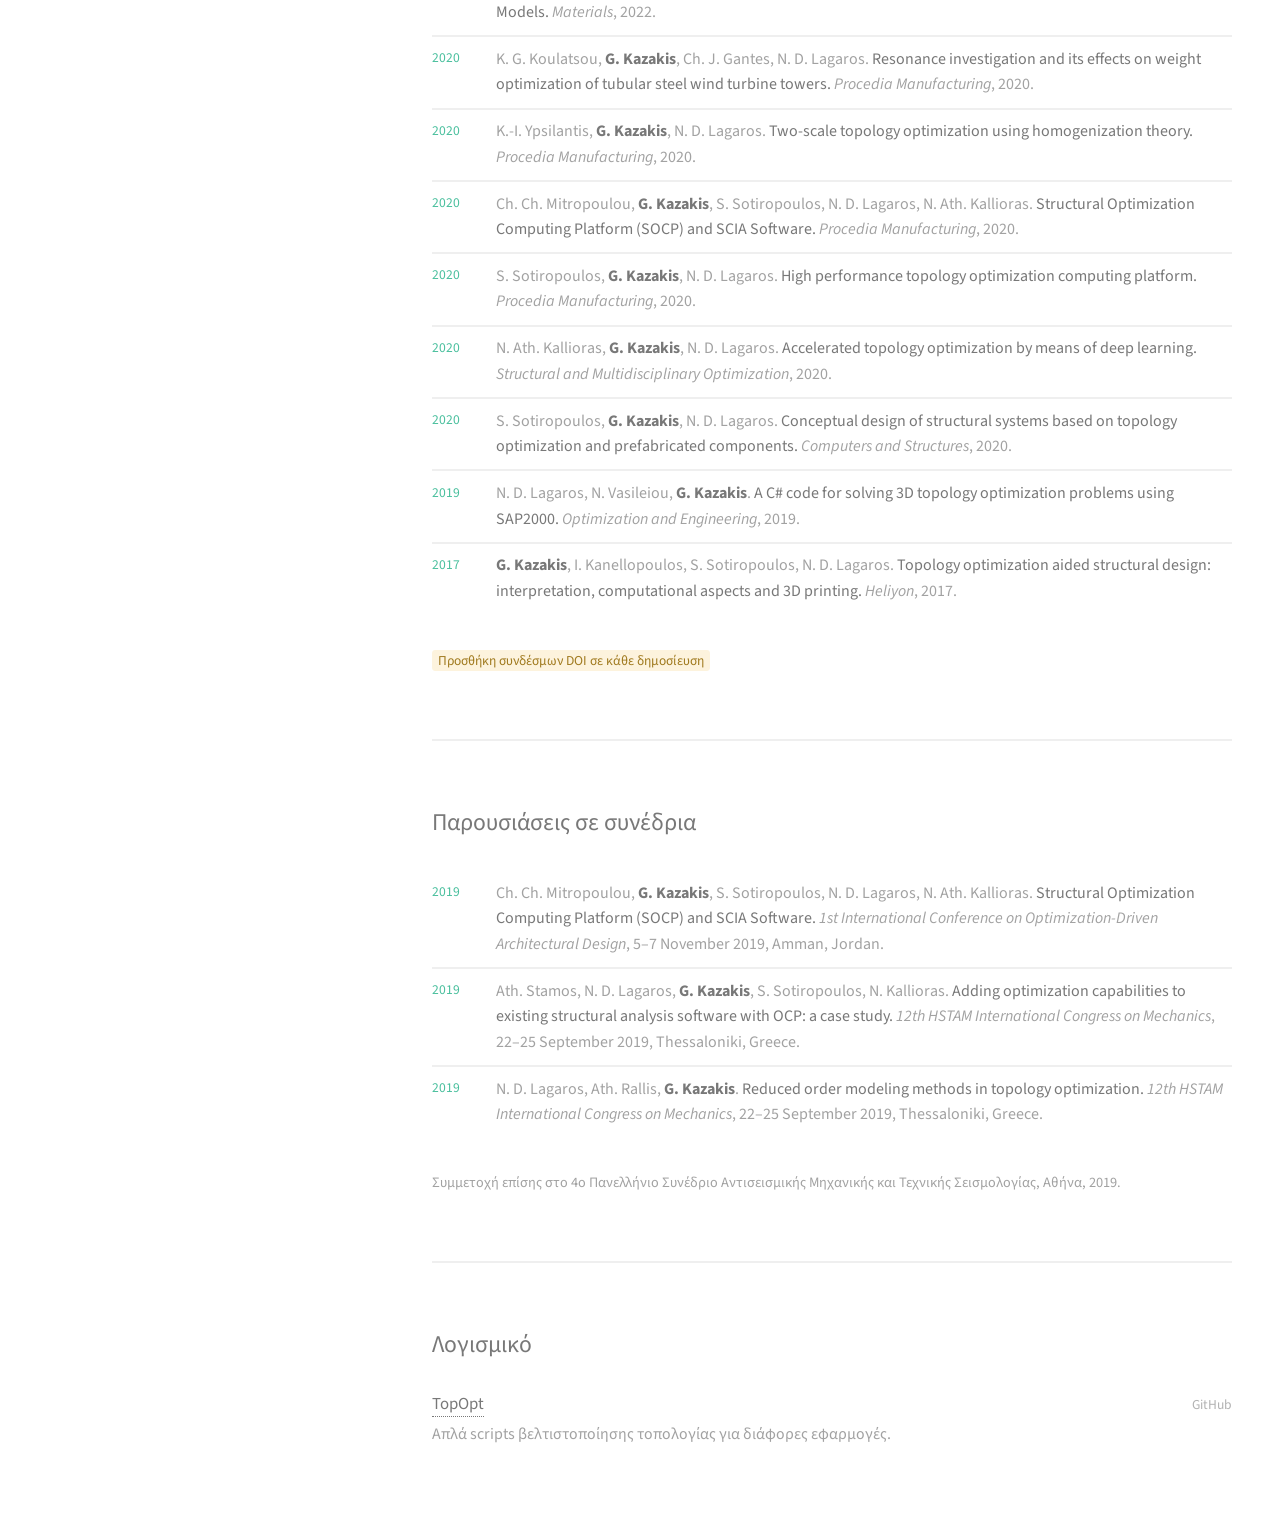
==== commit bc091b15: "Switch CV pages to the Strata (HTML5 UP) layout Sidebar with photo, title, section nav and language " ====
--- a/el/index.html
+++ b/el/index.html
@@ -1,299 +1,310 @@
-<!doctype html>
+<!DOCTYPE HTML>
+<!--
+	Based on Strata by HTML5 UP
+	html5up.net | @ajlkn
+	Free for personal and commercial use under the CCA 3.0 license (html5up.net/license)
+-->
 <html lang="el">
-<head>
-  <meta charset="utf-8">
-  <meta name="viewport" content="width=device-width, initial-scale=1">
-  <title>Γιώργος Καζάκης</title>
-  <meta name="description" content="Γιώργος Καζάκης, Πολιτικός Μηχανικός, Διδάκτωρ ΕΜΠ. Βελτιστοποίηση κατασκευών και τοπολογίας, υδραυλική μηχανική, ανάπτυξη επιστημονικού λογισμικού.">
-  <meta property="og:title" content="Γιώργος Καζάκης">
-  <meta property="og:description" content="Πολιτικός Μηχανικός και ερευνητής στη βελτιστοποίηση κατασκευών και τοπολογίας, την υδραυλική μηχανική και το επιστημονικό λογισμικό.">
-  <meta property="og:image" content="../assets/profile.jpg">
-  <meta property="og:locale" content="el_GR">
-  <link rel="preconnect" href="https://fonts.googleapis.com">
-  <link rel="stylesheet" href="https://fonts.googleapis.com/css2?family=Inter:wght@400;600;700&display=swap">
-  <link rel="stylesheet" href="../style.css">
-  <link rel="alternate" hreflang="en" href="https://georgekazakis.github.io/">
-  <link rel="alternate" hreflang="el" href="https://georgekazakis.github.io/el/">
-</head>
-<body>
-
-<nav class="nav">
-  <div class="wrap">
-    <div class="nav-links">
-    <a href="#about">Σχετικά</a>
-    <a href="#experience">Εμπειρία</a>
-    <a href="#education">Σπουδές</a>
-    <a href="#skills">Δεξιότητες</a>
-    <a href="#publications">Δημοσιεύσεις</a>
-    <a href="#conferences">Συνέδρια</a>
-    <a href="#software">Λογισμικό</a>
-    </div>
-    <a class="lang" href="../" lang="en" hreflang="en">English</a>
-  </div>
-</nav>
-
-<main class="wrap">
-
-  <header class="hero">
-    <img src="../assets/profile.jpg" alt="Φωτογραφία του Γιώργου Καζάκη" width="148" height="148">
-    <div>
-      <h1>Γιώργος Καζάκης</h1>
-      <p class="role">Πολιτικός Μηχανικός, Διδάκτωρ ΕΜΠ · Βελτιστοποίηση Κατασκευών &amp; Τοπολογίας · Υδραυλική Μηχανική · Επιστημονικό Λογισμικό</p>
-      <ul class="links">
-        <li><a href="mailto:kzkgeorge@gmail.com">Email</a></li>
-        <li><a href="https://github.com/georgekazakis">GitHub</a></li>
-        <li><span class="todo">LinkedIn URL</span></li>
-        <li><span class="todo">Google Scholar URL</span></li>
-        <li><span class="todo">ORCID</span></li>
-        <li class="no-print"><a href="#" onclick="window.print();return false;">Λήψη PDF</a></li>
-      </ul>
-    </div>
-  </header>
-
-  <section id="about" class="about">
-    <h2>Σχετικά</h2>
-    <p>
-      Πολιτικός Μηχανικός με μεταπτυχιακό στον αντισεισμικό σχεδιασμό κατασκευών και διδακτορικό
-      στη βελτιστοποίηση τοπολογίας για τον σχεδιασμό σύνθετων υλικών από το Εθνικό Μετσόβιο Πολυτεχνείο.
-      Από το 2018 έχω συμμετάσχει σε εννέα ερευνητικά έργα στη βελτιστοποίηση κατασκευών, τη μηχανική μάθηση
-      και την προσθετική κατασκευή, και είμαι συν-συγγραφέας 17 δημοσιεύσεων.
-    </p>
-    <p>
-      Παράλληλα εργάζομαι στην υδραυλική μηχανική (υδρολογικές και υδραυλικές μελέτες, προσομοίωση πλημμυρών,
-      οριοθέτηση ρεμάτων) και αναπτύσσω full-stack επιστημονικό και μηχανικό λογισμικό σε Python, FastAPI, Angular και React.
-      <span class="todo">Πρόχειρο κείμενο: προς έλεγχο</span>
-    </p>
-    <ul class="tags">
-      <li>Βελτιστοποίηση τοπολογίας</li>
-      <li>Βελτιστοποίηση κατασκευών</li>
-      <li>Πεπερασμένα στοιχεία</li>
-      <li>Επιστημονική μηχανική μάθηση</li>
-      <li>Προσομοίωση πλημμυρών</li>
-      <li>Υδρολογία &amp; υδραυλική</li>
-      <li>Full-stack ανάπτυξη</li>
-    </ul>
-  </section>
-
-  <section id="experience">
-    <h2>Επαγγελματική εμπειρία</h2>
-
-    <div class="entry">
-      <h3>Υδραυλικός Μηχανικός · Hydrotypiki</h3>
-      <span class="when"><span class="todo">ημερομηνίες</span></span>
-      <div class="what">
-        Υδρολογικές και υδραυλικές μελέτες, προσομοίωση πλημμυρών (HEC-RAS, HEC-HMS), οριοθέτηση ρεμάτων και τεχνικός σχεδιασμός (QGIS, Civil 3D).
-        <span class="todo">ρόλος, ημερομηνίες και βασικά έργα προς επιβεβαίωση</span>
-      </div>
-    </div>
-
-    <div class="entry">
-      <h3>Full-stack Developer · Quantorio</h3>
-      <span class="when"><span class="todo">ημερομηνίες</span></span>
-      <div class="what">
-        Ανάπτυξη ερευνητικών εφαρμογών full-stack (Python/FastAPI, Angular/React, PostgreSQL, MongoDB, Elasticsearch, Docker).
-        <span class="todo">ρόλος, ημερομηνίες και βασικά έργα προς επιβεβαίωση</span>
-      </div>
-    </div>
-
-    <div class="entry">
-      <h3>Ερευνητής, «Multiscale Ocean models and Information for climate Risk Assessment and Impact mitigation»</h3>
-      <span class="when">2026</span>
-      <div class="what">Ανάπτυξη της υπηρεσίας πρόβλεψης με τεχνητή νοημοσύνη και του back end και front end της πλατφόρμας REASSHORE.</div>
-    </div>
-
-    <div class="entry">
-      <h3>Προγραμματιστής, έργο «AIDEA»</h3>
-      <span class="when">2025 – 2026</span>
-      <div class="what">Ανάπτυξη διαδικτυακής πλατφόρμας για στατική ανάλυση και βελτιστοποίηση κατασκευών.</div>
-    </div>
-
-    <div class="entry">
-      <h3>Ερευνητής, «Cross-Sectoral Alliance as the Key for Innovation-driven business success of Estonian and Greek reproductive healthcare»</h3>
-      <span class="when">2025 – 2026</span>
-      <div class="what">Ανάπτυξη νευρωνικού δικτύου για την αναγνώριση τμημάτων εμβρύων σε εικόνες.</div>
-    </div>
-
-    <div class="entry">
-      <h3>Ερευνητής, «Additively Manufactured Optimized 3D printed steel structures»</h3>
-      <span class="when">2025</span>
-      <div class="what">Ανάπτυξη της διαδικασίας βελτιστοποίησης των μεταλλικών κατασκευών.</div>
-    </div>
-
-    <div class="entry">
-      <h3>Ερευνητής, «ADDitively manufactured OPTimized structures by means of Machine Learning»</h3>
-      <span class="when">2024 – 2025</span>
-      <div class="what">Ανάπτυξη των αλγορίθμων βελτιστοποίησης για τη δημιουργία των βελτιστοποιημένων κατασκευών.</div>
-    </div>
-
-    <div class="entry">
-      <h3>Ερευνητής, «Topology Optimization of 3D printed-specific spinal braces»</h3>
-      <span class="when">2023 – 2025</span>
-      <div class="what">Βέλτιστος σχεδιασμός της γεωμετρίας του τρισδιάστατα εκτυπωμένου νάρθηκα σπονδυλικής στήλης.</div>
-    </div>
-
-    <div class="entry">
-      <h3>Ερευνητής, «Advanced Information Modelling for Safer Structures Against Manmade Hazards» (IMSAFER)</h3>
-      <span class="when">2020 – 2023</span>
-      <div class="what">Ανάπτυξη της ενότητας πυρασφάλειας του IMSAFER.</div>
-    </div>
-
-    <div class="entry">
-      <h3>Προγραμματιστής, «Optimization Computing Platform» (HP-OCP)</h3>
-      <span class="when">2019 – 2020</span>
-      <div class="what">
-        Ανάπτυξη βιβλιοθήκης βελτιστοποίησης με έμφαση στη βελτιστοποίηση κατασκευών:
-        <ul>
-          <li>ενσωμάτωση και έλεγχος αλγορίθμων βελτιστοποίησης</li>
-          <li>ενσωμάτωση βιβλιοθηκών Fortran στην κύρια βιβλιοθήκη (C#)</li>
-          <li>unit testing</li>
-        </ul>
-      </div>
-    </div>
-
-    <div class="entry">
-      <h3>Ερευνητής, «Development of structural optimization algorithms focusing on multiple design constraints»</h3>
-      <span class="when">2018 – 2019</span>
-      <div class="what">Έλεγχος αλγορίθμων βελτιστοποίησης χωρίς περιορισμούς σε πραγματικές κατασκευές, με διαφορετικές μεθόδους ενσωμάτωσης κατασκευαστικών περιορισμών.</div>
-    </div>
-
-    <div class="entry">
-      <h3>Ερευνητής, «OPTimization driven ARCHitectural design of structures» (OptArch)</h3>
-      <span class="when">2018 – 2019</span>
-      <div class="what">
-        <ul>
-          <li>Ανάπτυξη λογισμικού για αρχιτεκτονικό σχεδιασμό με τη βοήθεια υπολογιστή.</li>
-          <li>Μελέτη για τη μείωση του υπολογιστικού κόστους της βελτιστοποίησης τοπολογίας με βαθιά μάθηση.</li>
-        </ul>
-      </div>
-    </div>
-  </section>
-
-  <section id="education">
-    <h2>Σπουδές</h2>
-
-    <div class="entry">
-      <h3>Διδακτορικό Δίπλωμα, Πολιτικός Μηχανικός</h3>
-      <span class="when">2016 – 2026</span>
-      <span class="where">Τομέας Δομοστατικής, Σχολή Πολιτικών Μηχανικών, ΕΜΠ</span>
-      <div class="what">Διατριβή: <em>Σχεδιασμός σύνθετων υλικών με χρήση βελτιστοποίησης τοπολογίας</em></div>
-    </div>
-
-    <div class="entry">
-      <h3>ΔΠΜΣ «Αντισεισμικός Σχεδιασμός Τεχνικών Έργων»</h3>
-      <span class="when">2019 – 2020</span>
-      <span class="where">Σχολή Πολιτικών Μηχανικών, ΕΜΠ</span>
-      <div class="what">Διπλωματική: <em>Αποτελεσματικότητα μεθόδων αντιμετώπισης της ρευστοποίησης κάτω από υφιστάμενες κατασκευές σε ήπια κεκλιμένο έδαφος</em></div>
-    </div>
-
-    <div class="entry">
-      <h3>Δίπλωμα Πολιτικού Μηχανικού</h3>
-      <span class="when">2009 – 2016</span>
-      <span class="where">Σχολή Πολιτικών Μηχανικών, ΕΜΠ, Τομέας Γεωτεχνικής</span>
-      <div class="what">Διπλωματική: <em>Βελτιστοποίηση τοπολογίας σε κατασκευές με χρήση της κάρτας γραφικών (GPU): ίδιο βάρος &amp; θερμική φόρτιση σε 2 &amp; 3 διαστάσεις</em></div>
-    </div>
-    <p><span class="todo">Οι τίτλοι διατριβής/διπλωματικών είναι μεταφράσεις: βάλε τους επίσημους ελληνικούς τίτλους</span></p>
-  </section>
-
-  <section id="skills">
-    <h2>Δεξιότητες</h2>
-    <dl class="skills">
-      <dt>Αριθμητικές μέθοδοι &amp; βελτιστοποίηση</dt>
-      <dd>Βελτιστοποίηση τοπολογίας, βελτιστοποίηση κατασκευών, αριθμητική βελτιστοποίηση, μέθοδος πεπερασμένων στοιχείων, υπολογιστική μηχανική</dd>
-
-      <dt>Μηχανική μάθηση &amp; επιστημονικοί υπολογισμοί</dt>
-      <dd>NumPy, SciPy, pandas, scikit-learn, PyTorch· νευρωνικά δίκτυα, βαθιά μάθηση, μοντέλα μειωμένης τάξης, επιστημονική μηχανική μάθηση</dd>
-
-      <dt>Λογισμικό ανάλυσης κατασκευών</dt>
-      <dd>Abaqus, OpenSees, ADINA, SAP2000, ETABS, SCIA Engineering</dd>
-
-      <dt>Λογισμικό υδραυλικής &amp; GIS</dt>
-      <dd>HEC-RAS, HEC-HMS, QGIS, Civil 3D, AutoCAD</dd>
-
-      <dt>Ανάπτυξη λογισμικού</dt>
-      <dd>FastAPI, .NET/C#, REST APIs, Angular, React/Next.js, PostgreSQL, MongoDB, Elasticsearch</dd>
-
-      <dt>Γλώσσες προγραμματισμού</dt>
-      <dd>Python, C#, MATLAB, Fortran, C++, JavaScript/TypeScript</dd>
-
-      <dt>Εργαλεία ανάπτυξης &amp; DevOps</dt>
-      <dd>Git/GitHub, Docker, Linux</dd>
-
-      <dt>Ανάπτυξη με υποβοήθηση AI</dt>
-      <dd>OpenAI Codex, Claude Code και ροές εργασίας με agents για ανάπτυξη, αποσφαλμάτωση, refactoring και code review</dd>
-
-      <dt>Ξένες γλώσσες</dt>
-      <dd>Ελληνικά (μητρική), Αγγλικά (C2, Cambridge Proficiency)</dd>
-    </dl>
-  </section>
-
-  <section id="publications">
-    <h2>Δημοσιεύσεις</h2>
-    <div class="filter" role="group" aria-label="Φιλτράρισμα δημοσιεύσεων">
-      <button type="button" data-filter="all" aria-pressed="true">Όλες</button>
-      <button type="button" data-filter="journal" aria-pressed="false">Περιοδικά</button>
-      <button type="button" data-filter="conference" aria-pressed="false">Πρακτικά συνεδρίων</button>
-      <button type="button" data-filter="chapter" aria-pressed="false">Κεφάλαια βιβλίων</button>
-    </div>
-    <ol class="pubs" lang="en">
-      <li data-year="2025" data-type="journal">St. Voulgaris, Ch. Kousiatza, <span class="me">G. Kazakis</span>, K. I. Ypsilantis, D. Galanis, Ch. Mitropoulou, M. Gkara, S. K. Goergatzinos, K. Soultanis, N. D. Lagaros. <span class="title">Upper Limb Orthoses: Integrating Topology Optimization and 3D Printing for Custom Fit and Function.</span> <span class="venue">Applied Sciences</span>, 2025.</li>
-      <li data-year="2024" data-type="conference">Ch. Mitropoulou, I. Naziris, <span class="me">G. Kazakis</span>, N. D. Lagaros. <span class="title">Minimization of Structural Systems Eccentricity by means of the Imperialist Competitive Algorithm.</span> <span class="venue">Proceedings of International Joint Conference on Advances in Computational Intelligence</span>, 2024.</li>
-      <li data-year="2024" data-type="journal">I. Roussetos, Ch. Gades, <span class="me">G. Kazakis</span>, St. Voulgaris, D. Galanis, F. Pliarchopoulou, K. Soultanis, N. D. Lagaros. <span class="title">Numerical Modeling and Nonlinear Finite Element Analysis of Conventional and 3D-Printed Spinal Braces.</span> <span class="venue">Applied Sciences</span>, 2024.</li>
-      <li data-year="2023" data-type="journal">K. I. Ypsilantis, <span class="me">G. Kazakis</span>, M. Faes, J. Ivens, N. D. Lagaros, D. Moens. <span class="title">A topology-based in-plane filtering technique for the combined topology and discrete fiber orientation optimization.</span> <span class="venue">Computer Methods in Applied Mechanics and Engineering</span>, 2023.</li>
-      <li data-year="2023" data-type="chapter">I. Chamatidis, M. Stoumpos, <span class="me">G. Kazakis</span>, N. A. Kallioras, S. P. Triantafyllou, V. Plevris, N. D. Lagaros. <span class="title">Overview of Machine Learning Assisted Topology Optimization Methodologies.</span> <span class="venue">Machine Learning in Modelling and Simulation</span>, 2023.</li>
-      <li data-year="2023" data-type="journal"><span class="me">G. Kazakis</span>, N. D. Lagaros. <span class="title">Multi-scale Concurrent Topology Optimization Based on BESO, implemented in MATLAB.</span> <span class="venue">Applied Sciences</span>, 2023.</li>
-      <li data-year="2023" data-type="conference">N. D. Lagaros, Ch. Kousiatza, St. Voulgaris, <span class="me">G. Kazakis</span>. <span class="title">Topology Optimization-Based Custom Design of 3D Printed Upper Limb Orthoses.</span> <span class="venue">Proceedings of International Conference on Communication and Computational Technologies</span>, 2023.</li>
-      <li data-year="2022" data-type="journal"><span class="me">G. Kazakis</span>, N. D. Lagaros. <span class="title">Topology Optimization Based Material Design for 3D Domains using MATLAB.</span> <span class="venue">Applied Sciences</span>, 2022.</li>
-      <li data-year="2022" data-type="journal"><span class="me">G. Kazakis</span>, N. D. Lagaros. <span class="title">A Simple Matlab Code for Material Design Optimization Using Reduced Order Models.</span> <span class="venue">Materials</span>, 2022.</li>
-      <li data-year="2020" data-type="conference">K. G. Koulatsou, <span class="me">G. Kazakis</span>, Ch. J. Gantes, N. D. Lagaros. <span class="title">Resonance investigation and its effects on weight optimization of tubular steel wind turbine towers.</span> <span class="venue">Procedia Manufacturing</span>, 2020.</li>
-      <li data-year="2020" data-type="conference">K.-I. Ypsilantis, <span class="me">G. Kazakis</span>, N. D. Lagaros. <span class="title">Two-scale topology optimization using homogenization theory.</span> <span class="venue">Procedia Manufacturing</span>, 2020.</li>
-      <li data-year="2020" data-type="conference">Ch. Ch. Mitropoulou, <span class="me">G. Kazakis</span>, S. Sotiropoulos, N. D. Lagaros, N. Ath. Kallioras. <span class="title">Structural Optimization Computing Platform (SOCP) and SCIA Software.</span> <span class="venue">Procedia Manufacturing</span>, 2020.</li>
-      <li data-year="2020" data-type="conference">S. Sotiropoulos, <span class="me">G. Kazakis</span>, N. D. Lagaros. <span class="title">High performance topology optimization computing platform.</span> <span class="venue">Procedia Manufacturing</span>, 2020.</li>
-      <li data-year="2020" data-type="journal">N. Ath. Kallioras, <span class="me">G. Kazakis</span>, N. D. Lagaros. <span class="title">Accelerated topology optimization by means of deep learning.</span> <span class="venue">Structural and Multidisciplinary Optimization</span>, 2020.</li>
-      <li data-year="2020" data-type="journal">S. Sotiropoulos, <span class="me">G. Kazakis</span>, N. D. Lagaros. <span class="title">Conceptual design of structural systems based on topology optimization and prefabricated components.</span> <span class="venue">Computers and Structures</span>, 2020.</li>
-      <li data-year="2019" data-type="journal">N. D. Lagaros, N. Vasileiou, <span class="me">G. Kazakis</span>. <span class="title">A C# code for solving 3D topology optimization problems using SAP2000.</span> <span class="venue">Optimization and Engineering</span>, 2019.</li>
-      <li data-year="2017" data-type="journal"><span class="me">G. Kazakis</span>, I. Kanellopoulos, S. Sotiropoulos, N. D. Lagaros. <span class="title">Topology optimization aided structural design: interpretation, computational aspects and 3D printing.</span> <span class="venue">Heliyon</span>, 2017.</li>
-    </ol>
-    <p><span class="todo">Προσθήκη συνδέσμων DOI σε κάθε δημοσίευση</span></p>
-  </section>
-
-  <section id="conferences">
-    <h2>Παρουσιάσεις σε συνέδρια</h2>
-    <ol class="pubs" lang="en">
-      <li data-year="2019">Ch. Ch. Mitropoulou, <span class="me">G. Kazakis</span>, S. Sotiropoulos, N. D. Lagaros, N. Ath. Kallioras. <span class="title">Structural Optimization Computing Platform (SOCP) and SCIA Software.</span> <span class="venue">1st International Conference on Optimization-Driven Architectural Design</span>, 5–7 November 2019, Amman, Jordan.</li>
-      <li data-year="2019">Ath. Stamos, N. D. Lagaros, <span class="me">G. Kazakis</span>, S. Sotiropoulos, N. Kallioras. <span class="title">Adding optimization capabilities to existing structural analysis software with OCP: a case study.</span> <span class="venue">12th HSTAM International Congress on Mechanics</span>, 22–25 September 2019, Thessaloniki, Greece.</li>
-      <li data-year="2019">N. D. Lagaros, Ath. Rallis, <span class="me">G. Kazakis</span>. <span class="title">Reduced order modeling methods in topology optimization.</span> <span class="venue">12th HSTAM International Congress on Mechanics</span>, 22–25 September 2019, Thessaloniki, Greece.</li>
-    </ol>
-    <p style="margin-top:12px;color:var(--muted);font-size:14.5px">
-      Συμμετοχή επίσης στο 4ο Πανελλήνιο Συνέδριο Αντισεισμικής Μηχανικής και Τεχνικής Σεισμολογίας, Αθήνα, 2019.
-    </p>
-  </section>
-
-  <section id="software">
-    <h2>Λογισμικό</h2>
-    <div class="entry">
-      <h3><a href="https://github.com/georgekazakis/TopOpt">TopOpt</a></h3>
-      <span class="when">GitHub</span>
-      <div class="what">Απλά scripts βελτιστοποίησης τοπολογίας για διάφορες εφαρμογές.</div>
-    </div>
-  </section>
-
-</main>
-
-<footer>
-  <div class="wrap">© Γιώργος Καζάκης · Τελευταία ενημέρωση: Οκτώβριος 2026</div>
-</footer>
-
-<script>
-  // Φίλτρο δημοσιεύσεων ανά τύπο
-  document.querySelectorAll('.filter button').forEach(btn => {
-    btn.addEventListener('click', () => {
-      const f = btn.dataset.filter;
-      document.querySelectorAll('.filter button').forEach(b => b.setAttribute('aria-pressed', b === btn));
-      document.querySelectorAll('#publications .pubs li').forEach(li => {
-        li.hidden = f !== 'all' && li.dataset.type !== f;
-      });
-    });
-  });
-</script>
-</body>
+	<head>
+		<title>Γιώργος Καζάκης</title>
+		<meta charset="utf-8" />
+		<meta name="viewport" content="width=device-width, initial-scale=1" />
+		<meta name="description" content="Γιώργος Καζάκης, Πολιτικός Μηχανικός, Διδάκτωρ ΕΜΠ. Βελτιστοποίηση κατασκευών και τοπολογίας, υδραυλική μηχανική, ανάπτυξη επιστημονικού λογισμικού." />
+		<meta property="og:title" content="Γιώργος Καζάκης" />
+		<meta property="og:description" content="Πολιτικός Μηχανικός και ερευνητής στη βελτιστοποίηση κατασκευών και τοπολογίας, την υδραυλική μηχανική και το επιστημονικό λογισμικό." />
+		<meta property="og:image" content="https://georgekazakis.github.io/assets/profile.jpg" />
+		<link rel="alternate" hreflang="en" href="https://georgekazakis.github.io/" />
+		<link rel="alternate" hreflang="el" href="https://georgekazakis.github.io/el/" />
+		<link rel="stylesheet" href="../assets/css/main.css" />
+		<link rel="stylesheet" href="../assets/css/custom.css" />
+	</head>
+	<body class="is-preload">
+
+		<!-- Header -->
+			<header id="header">
+				<div class="inner">
+					<a class="lang-switch" href="../" lang="en" hreflang="en">English</a>
+					<a href="#about" class="image avatar"><img src="../assets/profile.jpg" alt="Φωτογραφία του Γιώργου Καζάκη" /></a>
+					<h1><strong>Γιώργος Καζάκης</strong>
+						Πολιτικός Μηχανικός, Διδάκτωρ ΕΜΠ</h1>
+					<ul class="section-nav">
+						<li><a href="#about">Σχετικά</a></li>
+						<li><a href="#experience">Εμπειρία</a></li>
+						<li><a href="#education">Σπουδές</a></li>
+						<li><a href="#skills">Δεξιότητες</a></li>
+						<li><a href="#publications">Δημοσιεύσεις</a></li>
+						<li><a href="#conferences">Συνέδρια</a></li>
+						<li><a href="#software">Λογισμικό</a></li>
+					</ul>
+				</div>
+			</header>
+
+		<!-- Main -->
+			<div id="main">
+
+				<section id="about">
+					<header class="major">
+						<h2>Πολιτικός Μηχανικός στη βελτιστοποίηση κατασκευών,<br />
+					την υδραυλική μηχανική και το επιστημονικό λογισμικό.</h2>
+					</header>
+
+					<p>
+						Πολιτικός Μηχανικός με μεταπτυχιακό στον αντισεισμικό σχεδιασμό κατασκευών και διδακτορικό
+						στη βελτιστοποίηση τοπολογίας για τον σχεδιασμό σύνθετων υλικών από το Εθνικό Μετσόβιο Πολυτεχνείο.
+						Από το 2018 έχω συμμετάσχει σε εννέα ερευνητικά έργα στη βελτιστοποίηση κατασκευών, τη μηχανική μάθηση
+						και την προσθετική κατασκευή, και είμαι συν-συγγραφέας 17 δημοσιεύσεων.
+					</p>
+					<p>
+						Παράλληλα εργάζομαι στην υδραυλική μηχανική (υδρολογικές και υδραυλικές μελέτες, προσομοίωση πλημμυρών,
+						οριοθέτηση ρεμάτων) και αναπτύσσω full-stack επιστημονικό και μηχανικό λογισμικό σε Python, FastAPI, Angular και React.
+						<span class="todo">Πρόχειρο κείμενο: προς έλεγχο</span>
+					</p>
+					<ul class="tags">
+						<li>Βελτιστοποίηση τοπολογίας</li>
+						<li>Βελτιστοποίηση κατασκευών</li>
+						<li>Πεπερασμένα στοιχεία</li>
+						<li>Επιστημονική μηχανική μάθηση</li>
+						<li>Προσομοίωση πλημμυρών</li>
+						<li>Υδρολογία &amp; υδραυλική</li>
+						<li>Full-stack ανάπτυξη</li>
+					</ul>
+					<ul class="actions">
+						<li><a href="mailto:kzkgeorge@gmail.com" class="button primary">Επικοινωνία</a></li>
+						<li class="no-print"><a href="#" class="button" onclick="window.print();return false;">Λήψη PDF</a></li>
+					</ul>
+					<p class="note"><span class="todo">Προσθήκη LinkedIn, Google Scholar και ORCID (εικονίδια στη στήλη)</span></p>
+				</section>
+
+				<section id="experience">
+					<h2>Επαγγελματική εμπειρία</h2>
+
+					<div class="entry">
+						<h3>Υδραυλικός Μηχανικός · Hydrotypiki</h3>
+						<span class="when"><span class="todo">ημερομηνίες</span></span>
+						<div class="what">
+							Υδρολογικές και υδραυλικές μελέτες, προσομοίωση πλημμυρών (HEC-RAS, HEC-HMS), οριοθέτηση ρεμάτων και τεχνικός σχεδιασμός (QGIS, Civil 3D).
+							<span class="todo">ρόλος, ημερομηνίες και βασικά έργα προς επιβεβαίωση</span>
+						</div>
+					</div>
+
+					<div class="entry">
+						<h3>Full-stack Developer · Quantorio</h3>
+						<span class="when"><span class="todo">ημερομηνίες</span></span>
+						<div class="what">
+							Ανάπτυξη ερευνητικών εφαρμογών full-stack (Python/FastAPI, Angular/React, PostgreSQL, MongoDB, Elasticsearch, Docker).
+							<span class="todo">ρόλος, ημερομηνίες και βασικά έργα προς επιβεβαίωση</span>
+						</div>
+					</div>
+
+					<div class="entry">
+						<h3>Ερευνητής, «Multiscale Ocean models and Information for climate Risk Assessment and Impact mitigation»</h3>
+						<span class="when">2026</span>
+						<div class="what">Ανάπτυξη της υπηρεσίας πρόβλεψης με τεχνητή νοημοσύνη και του back end και front end της πλατφόρμας REASSHORE.</div>
+					</div>
+
+					<div class="entry">
+						<h3>Προγραμματιστής, έργο «AIDEA»</h3>
+						<span class="when">2025 – 2026</span>
+						<div class="what">Ανάπτυξη διαδικτυακής πλατφόρμας για στατική ανάλυση και βελτιστοποίηση κατασκευών.</div>
+					</div>
+
+					<div class="entry">
+						<h3>Ερευνητής, «Cross-Sectoral Alliance as the Key for Innovation-driven business success of Estonian and Greek reproductive healthcare»</h3>
+						<span class="when">2025 – 2026</span>
+						<div class="what">Ανάπτυξη νευρωνικού δικτύου για την αναγνώριση τμημάτων εμβρύων σε εικόνες.</div>
+					</div>
+
+					<div class="entry">
+						<h3>Ερευνητής, «Additively Manufactured Optimized 3D printed steel structures»</h3>
+						<span class="when">2025</span>
+						<div class="what">Ανάπτυξη της διαδικασίας βελτιστοποίησης των μεταλλικών κατασκευών.</div>
+					</div>
+
+					<div class="entry">
+						<h3>Ερευνητής, «ADDitively manufactured OPTimized structures by means of Machine Learning»</h3>
+						<span class="when">2024 – 2025</span>
+						<div class="what">Ανάπτυξη των αλγορίθμων βελτιστοποίησης για τη δημιουργία των βελτιστοποιημένων κατασκευών.</div>
+					</div>
+
+					<div class="entry">
+						<h3>Ερευνητής, «Topology Optimization of 3D printed-specific spinal braces»</h3>
+						<span class="when">2023 – 2025</span>
+						<div class="what">Βέλτιστος σχεδιασμός της γεωμετρίας του τρισδιάστατα εκτυπωμένου νάρθηκα σπονδυλικής στήλης.</div>
+					</div>
+
+					<div class="entry">
+						<h3>Ερευνητής, «Advanced Information Modelling for Safer Structures Against Manmade Hazards» (IMSAFER)</h3>
+						<span class="when">2020 – 2023</span>
+						<div class="what">Ανάπτυξη της ενότητας πυρασφάλειας του IMSAFER.</div>
+					</div>
+
+					<div class="entry">
+						<h3>Προγραμματιστής, «Optimization Computing Platform» (HP-OCP)</h3>
+						<span class="when">2019 – 2020</span>
+						<div class="what">
+							Ανάπτυξη βιβλιοθήκης βελτιστοποίησης με έμφαση στη βελτιστοποίηση κατασκευών:
+							<ul>
+								<li>ενσωμάτωση και έλεγχος αλγορίθμων βελτιστοποίησης</li>
+								<li>ενσωμάτωση βιβλιοθηκών Fortran στην κύρια βιβλιοθήκη (C#)</li>
+								<li>unit testing</li>
+							</ul>
+						</div>
+					</div>
+
+					<div class="entry">
+						<h3>Ερευνητής, «Development of structural optimization algorithms focusing on multiple design constraints»</h3>
+						<span class="when">2018 – 2019</span>
+						<div class="what">Έλεγχος αλγορίθμων βελτιστοποίησης χωρίς περιορισμούς σε πραγματικές κατασκευές, με διαφορετικές μεθόδους ενσωμάτωσης κατασκευαστικών περιορισμών.</div>
+					</div>
+
+					<div class="entry">
+						<h3>Ερευνητής, «OPTimization driven ARCHitectural design of structures» (OptArch)</h3>
+						<span class="when">2018 – 2019</span>
+						<div class="what">
+							<ul>
+								<li>Ανάπτυξη λογισμικού για αρχιτεκτονικό σχεδιασμό με τη βοήθεια υπολογιστή.</li>
+								<li>Μελέτη για τη μείωση του υπολογιστικού κόστους της βελτιστοποίησης τοπολογίας με βαθιά μάθηση.</li>
+							</ul>
+						</div>
+					</div>
+				</section>
+
+				<section id="education">
+					<h2>Σπουδές</h2>
+
+					<div class="entry">
+						<h3>Διδακτορικό Δίπλωμα, Πολιτικός Μηχανικός</h3>
+						<span class="when">2016 – 2026</span>
+						<span class="where">Τομέας Δομοστατικής, Σχολή Πολιτικών Μηχανικών, ΕΜΠ</span>
+						<div class="what">Διατριβή: <em>Σχεδιασμός σύνθετων υλικών με χρήση βελτιστοποίησης τοπολογίας</em></div>
+					</div>
+
+					<div class="entry">
+						<h3>ΔΠΜΣ «Αντισεισμικός Σχεδιασμός Τεχνικών Έργων»</h3>
+						<span class="when">2019 – 2020</span>
+						<span class="where">Σχολή Πολιτικών Μηχανικών, ΕΜΠ</span>
+						<div class="what">Διπλωματική: <em>Αποτελεσματικότητα μεθόδων αντιμετώπισης της ρευστοποίησης κάτω από υφιστάμενες κατασκευές σε ήπια κεκλιμένο έδαφος</em></div>
+					</div>
+
+					<div class="entry">
+						<h3>Δίπλωμα Πολιτικού Μηχανικού</h3>
+						<span class="when">2009 – 2016</span>
+						<span class="where">Σχολή Πολιτικών Μηχανικών, ΕΜΠ, Τομέας Γεωτεχνικής</span>
+						<div class="what">Διπλωματική: <em>Βελτιστοποίηση τοπολογίας σε κατασκευές με χρήση της κάρτας γραφικών (GPU): ίδιο βάρος &amp; θερμική φόρτιση σε 2 &amp; 3 διαστάσεις</em></div>
+					</div>
+					<p><span class="todo">Οι τίτλοι διατριβής/διπλωματικών είναι μεταφράσεις: βάλε τους επίσημους ελληνικούς τίτλους</span></p>
+				</section>
+
+				<section id="skills">
+					<h2>Δεξιότητες</h2>
+					<div class="table-wrapper">
+						<table>
+							<tbody>
+							<tr><td>Αριθμητικές μέθοδοι &amp; βελτιστοποίηση</td><td>Βελτιστοποίηση τοπολογίας, βελτιστοποίηση κατασκευών, αριθμητική βελτιστοποίηση, μέθοδος πεπερασμένων στοιχείων, υπολογιστική μηχανική</td></tr>
+							<tr><td>Μηχανική μάθηση &amp; επιστημονικοί υπολογισμοί</td><td>NumPy, SciPy, pandas, scikit-learn, PyTorch· νευρωνικά δίκτυα, βαθιά μάθηση, μοντέλα μειωμένης τάξης, επιστημονική μηχανική μάθηση</td></tr>
+							<tr><td>Λογισμικό ανάλυσης κατασκευών</td><td>Abaqus, OpenSees, ADINA, SAP2000, ETABS, SCIA Engineering</td></tr>
+							<tr><td>Λογισμικό υδραυλικής &amp; GIS</td><td>HEC-RAS, HEC-HMS, QGIS, Civil 3D, AutoCAD</td></tr>
+							<tr><td>Ανάπτυξη λογισμικού</td><td>FastAPI, .NET/C#, REST APIs, Angular, React/Next.js, PostgreSQL, MongoDB, Elasticsearch</td></tr>
+							<tr><td>Γλώσσες προγραμματισμού</td><td>Python, C#, MATLAB, Fortran, C++, JavaScript/TypeScript</td></tr>
+							<tr><td>Εργαλεία ανάπτυξης &amp; DevOps</td><td>Git/GitHub, Docker, Linux</td></tr>
+							<tr><td>Ανάπτυξη με υποβοήθηση AI</td><td>OpenAI Codex, Claude Code και ροές εργασίας με agents για ανάπτυξη, αποσφαλμάτωση, refactoring και code review</td></tr>
+							<tr><td>Ξένες γλώσσες</td><td>Ελληνικά (μητρική), Αγγλικά (C2, Cambridge Proficiency)</td></tr>
+							</tbody>
+						</table>
+					</div>
+				</section>
+
+				<section id="publications">
+					<h2>Δημοσιεύσεις</h2>
+					<div class="filter actions" role="group" aria-label="Φιλτράρισμα δημοσιεύσεων">
+						<button type="button" class="button small is-active" data-filter="all" aria-pressed="true">Όλες</button>
+						<button type="button" class="button small" data-filter="journal" aria-pressed="false">Περιοδικά</button>
+						<button type="button" class="button small" data-filter="conference" aria-pressed="false">Πρακτικά συνεδρίων</button>
+						<button type="button" class="button small" data-filter="chapter" aria-pressed="false">Κεφάλαια βιβλίων</button>
+					</div>
+					<ol class="pubs" lang="en">
+						<li data-year="2025" data-type="journal">St. Voulgaris, Ch. Kousiatza, <span class="me">G. Kazakis</span>, K. I. Ypsilantis, D. Galanis, Ch. Mitropoulou, M. Gkara, S. K. Goergatzinos, K. Soultanis, N. D. Lagaros. <span class="title">Upper Limb Orthoses: Integrating Topology Optimization and 3D Printing for Custom Fit and Function.</span> <span class="venue">Applied Sciences</span>, 2025.</li>
+						<li data-year="2024" data-type="conference">Ch. Mitropoulou, I. Naziris, <span class="me">G. Kazakis</span>, N. D. Lagaros. <span class="title">Minimization of Structural Systems Eccentricity by means of the Imperialist Competitive Algorithm.</span> <span class="venue">Proceedings of International Joint Conference on Advances in Computational Intelligence</span>, 2024.</li>
+						<li data-year="2024" data-type="journal">I. Roussetos, Ch. Gades, <span class="me">G. Kazakis</span>, St. Voulgaris, D. Galanis, F. Pliarchopoulou, K. Soultanis, N. D. Lagaros. <span class="title">Numerical Modeling and Nonlinear Finite Element Analysis of Conventional and 3D-Printed Spinal Braces.</span> <span class="venue">Applied Sciences</span>, 2024.</li>
+						<li data-year="2023" data-type="journal">K. I. Ypsilantis, <span class="me">G. Kazakis</span>, M. Faes, J. Ivens, N. D. Lagaros, D. Moens. <span class="title">A topology-based in-plane filtering technique for the combined topology and discrete fiber orientation optimization.</span> <span class="venue">Computer Methods in Applied Mechanics and Engineering</span>, 2023.</li>
+						<li data-year="2023" data-type="chapter">I. Chamatidis, M. Stoumpos, <span class="me">G. Kazakis</span>, N. A. Kallioras, S. P. Triantafyllou, V. Plevris, N. D. Lagaros. <span class="title">Overview of Machine Learning Assisted Topology Optimization Methodologies.</span> <span class="venue">Machine Learning in Modelling and Simulation</span>, 2023.</li>
+						<li data-year="2023" data-type="journal"><span class="me">G. Kazakis</span>, N. D. Lagaros. <span class="title">Multi-scale Concurrent Topology Optimization Based on BESO, implemented in MATLAB.</span> <span class="venue">Applied Sciences</span>, 2023.</li>
+						<li data-year="2023" data-type="conference">N. D. Lagaros, Ch. Kousiatza, St. Voulgaris, <span class="me">G. Kazakis</span>. <span class="title">Topology Optimization-Based Custom Design of 3D Printed Upper Limb Orthoses.</span> <span class="venue">Proceedings of International Conference on Communication and Computational Technologies</span>, 2023.</li>
+						<li data-year="2022" data-type="journal"><span class="me">G. Kazakis</span>, N. D. Lagaros. <span class="title">Topology Optimization Based Material Design for 3D Domains using MATLAB.</span> <span class="venue">Applied Sciences</span>, 2022.</li>
+						<li data-year="2022" data-type="journal"><span class="me">G. Kazakis</span>, N. D. Lagaros. <span class="title">A Simple Matlab Code for Material Design Optimization Using Reduced Order Models.</span> <span class="venue">Materials</span>, 2022.</li>
+						<li data-year="2020" data-type="conference">K. G. Koulatsou, <span class="me">G. Kazakis</span>, Ch. J. Gantes, N. D. Lagaros. <span class="title">Resonance investigation and its effects on weight optimization of tubular steel wind turbine towers.</span> <span class="venue">Procedia Manufacturing</span>, 2020.</li>
+						<li data-year="2020" data-type="conference">K.-I. Ypsilantis, <span class="me">G. Kazakis</span>, N. D. Lagaros. <span class="title">Two-scale topology optimization using homogenization theory.</span> <span class="venue">Procedia Manufacturing</span>, 2020.</li>
+						<li data-year="2020" data-type="conference">Ch. Ch. Mitropoulou, <span class="me">G. Kazakis</span>, S. Sotiropoulos, N. D. Lagaros, N. Ath. Kallioras. <span class="title">Structural Optimization Computing Platform (SOCP) and SCIA Software.</span> <span class="venue">Procedia Manufacturing</span>, 2020.</li>
+						<li data-year="2020" data-type="conference">S. Sotiropoulos, <span class="me">G. Kazakis</span>, N. D. Lagaros. <span class="title">High performance topology optimization computing platform.</span> <span class="venue">Procedia Manufacturing</span>, 2020.</li>
+						<li data-year="2020" data-type="journal">N. Ath. Kallioras, <span class="me">G. Kazakis</span>, N. D. Lagaros. <span class="title">Accelerated topology optimization by means of deep learning.</span> <span class="venue">Structural and Multidisciplinary Optimization</span>, 2020.</li>
+						<li data-year="2020" data-type="journal">S. Sotiropoulos, <span class="me">G. Kazakis</span>, N. D. Lagaros. <span class="title">Conceptual design of structural systems based on topology optimization and prefabricated components.</span> <span class="venue">Computers and Structures</span>, 2020.</li>
+						<li data-year="2019" data-type="journal">N. D. Lagaros, N. Vasileiou, <span class="me">G. Kazakis</span>. <span class="title">A C# code for solving 3D topology optimization problems using SAP2000.</span> <span class="venue">Optimization and Engineering</span>, 2019.</li>
+						<li data-year="2017" data-type="journal"><span class="me">G. Kazakis</span>, I. Kanellopoulos, S. Sotiropoulos, N. D. Lagaros. <span class="title">Topology optimization aided structural design: interpretation, computational aspects and 3D printing.</span> <span class="venue">Heliyon</span>, 2017.</li>
+					</ol>
+					<p><span class="todo">Προσθήκη συνδέσμων DOI σε κάθε δημοσίευση</span></p>
+				</section>
+
+				<section id="conferences">
+					<h2>Παρουσιάσεις σε συνέδρια</h2>
+					<ol class="pubs" lang="en">
+						<li data-year="2019">Ch. Ch. Mitropoulou, <span class="me">G. Kazakis</span>, S. Sotiropoulos, N. D. Lagaros, N. Ath. Kallioras. <span class="title">Structural Optimization Computing Platform (SOCP) and SCIA Software.</span> <span class="venue">1st International Conference on Optimization-Driven Architectural Design</span>, 5–7 November 2019, Amman, Jordan.</li>
+						<li data-year="2019">Ath. Stamos, N. D. Lagaros, <span class="me">G. Kazakis</span>, S. Sotiropoulos, N. Kallioras. <span class="title">Adding optimization capabilities to existing structural analysis software with OCP: a case study.</span> <span class="venue">12th HSTAM International Congress on Mechanics</span>, 22–25 September 2019, Thessaloniki, Greece.</li>
+						<li data-year="2019">N. D. Lagaros, Ath. Rallis, <span class="me">G. Kazakis</span>. <span class="title">Reduced order modeling methods in topology optimization.</span> <span class="venue">12th HSTAM International Congress on Mechanics</span>, 22–25 September 2019, Thessaloniki, Greece.</li>
+					</ol>
+					<p class="note">
+						Συμμετοχή επίσης στο 4ο Πανελλήνιο Συνέδριο Αντισεισμικής Μηχανικής και Τεχνικής Σεισμολογίας, Αθήνα, 2019.
+					</p>
+				</section>
+
+				<section id="software">
+					<h2>Λογισμικό</h2>
+					<div class="entry">
+						<h3><a href="https://github.com/georgekazakis/TopOpt">TopOpt</a></h3>
+						<span class="when">GitHub</span>
+						<div class="what">Απλά scripts βελτιστοποίησης τοπολογίας για διάφορες εφαρμογές.</div>
+					</div>
+				</section>
+
+			</div>
+
+		<!-- Footer -->
+			<footer id="footer">
+				<div class="inner">
+					<ul class="icons">
+						<li><a href="mailto:kzkgeorge@gmail.com" class="icon solid fa-envelope" title="Email"><span class="label">Email</span></a></li>
+						<li><a href="https://github.com/georgekazakis" class="icon brands fa-github" title="GitHub"><span class="label">GitHub</span></a></li>
+						<!-- TODO: add when available
+						<li><a href="" class="icon brands fa-linkedin-in" title="LinkedIn"><span class="label">LinkedIn</span></a></li>
+						<li><a href="" class="icon solid fa-graduation-cap" title="Google Scholar"><span class="label">Google Scholar</span></a></li>
+						<li><a href="" class="icon brands fa-orcid" title="ORCID"><span class="label">ORCID</span></a></li>
+						-->
+					</ul>
+					<ul class="copyright">
+						<li>&copy; Γιώργος Καζάκης</li><li>Design: <a href="https://html5up.net">HTML5 UP</a></li>
+					</ul>
+				</div>
+			</footer>
+
+		<!-- Scripts -->
+			<script src="../assets/js/jquery.min.js"></script>
+			<script src="../assets/js/browser.min.js"></script>
+			<script src="../assets/js/breakpoints.min.js"></script>
+			<script src="../assets/js/main.js"></script>
+			<script>
+				// Publication type filter
+				document.querySelectorAll('.filter button').forEach(function (btn) {
+					btn.addEventListener('click', function () {
+						var f = btn.dataset.filter;
+						document.querySelectorAll('.filter button').forEach(function (b) {
+							b.classList.toggle('is-active', b === btn);
+							b.setAttribute('aria-pressed', b === btn);
+						});
+						document.querySelectorAll('#publications .pubs li').forEach(function (li) {
+							li.hidden = f !== 'all' && li.dataset.type !== f;
+						});
+					});
+				});
+			</script>
+
+	</body>
 </html>
--- a/assets/css/main.css
+++ b/assets/css/main.css
@@ -0,0 +1,3221 @@
+@import url("fontawesome-all.min.css");
+@import url("https://fonts.googleapis.com/css?family=Source+Sans+Pro:400,400italic");
+
+/*
+	Strata by HTML5 UP
+	html5up.net | @ajlkn
+	Free for personal and commercial use under the CCA 3.0 license (html5up.net/license)
+*/
+
+html, body, div, span, applet, object,
+iframe, h1, h2, h3, h4, h5, h6, p, blockquote,
+pre, a, abbr, acronym, address, big, cite,
+code, del, dfn, em, img, ins, kbd, q, s, samp,
+small, strike, strong, sub, sup, tt, var, b,
+u, i, center, dl, dt, dd, ol, ul, li, fieldset,
+form, label, legend, table, caption, tbody,
+tfoot, thead, tr, th, td, article, aside,
+canvas, details, embed, figure, figcaption,
+footer, header, hgroup, menu, nav, output, ruby,
+section, summary, time, mark, audio, video {
+	margin: 0;
+	padding: 0;
+	border: 0;
+	font-size: 100%;
+	font: inherit;
+	vertical-align: baseline;}
+
+article, aside, details, figcaption, figure,
+footer, header, hgroup, menu, nav, section {
+	display: block;}
+
+body {
+	line-height: 1;
+}
+
+ol, ul {
+	list-style: none;
+}
+
+blockquote, q {
+	quotes: none;
+}
+
+	blockquote:before, blockquote:after, q:before, q:after {
+		content: '';
+		content: none;
+	}
+
+table {
+	border-collapse: collapse;
+	border-spacing: 0;
+}
+
+body {
+	-webkit-text-size-adjust: none;
+}
+
+mark {
+	background-color: transparent;
+	color: inherit;
+}
+
+input::-moz-focus-inner {
+	border: 0;
+	padding: 0;
+}
+
+input, select, textarea {
+	-moz-appearance: none;
+	-webkit-appearance: none;
+	-ms-appearance: none;
+	appearance: none;
+}
+
+/* Basic */
+
+	html {
+		box-sizing: border-box;
+	}
+
+	*, *:before, *:after {
+		box-sizing: inherit;
+	}
+
+	body {
+		background: #fff;
+	}
+
+		body.is-preload *, body.is-preload *:before, body.is-preload *:after {
+			-moz-animation: none !important;
+			-webkit-animation: none !important;
+			-ms-animation: none !important;
+			animation: none !important;
+			-moz-transition: none !important;
+			-webkit-transition: none !important;
+			-ms-transition: none !important;
+			transition: none !important;
+		}
+
+	body, input, select, textarea {
+		color: #a2a2a2;
+		font-family: "Source Sans Pro", Helvetica, sans-serif;
+		font-size: 16pt;
+		font-weight: 400;
+		line-height: 1.75em;
+	}
+
+	a {
+		-moz-transition: color 0.2s ease-in-out, border-color 0.2s ease-in-out;
+		-webkit-transition: color 0.2s ease-in-out, border-color 0.2s ease-in-out;
+		-ms-transition: color 0.2s ease-in-out, border-color 0.2s ease-in-out;
+		transition: color 0.2s ease-in-out, border-color 0.2s ease-in-out;
+		border-bottom: dotted 1px;
+		color: #49bf9d;
+		text-decoration: none;
+	}
+
+		a:hover {
+			border-bottom-color: transparent;
+			color: #49bf9d !important;
+			text-decoration: none;
+		}
+
+	strong, b {
+		color: #787878;
+		font-weight: 400;
+	}
+
+	em, i {
+		font-style: italic;
+	}
+
+	p {
+		margin: 0 0 2em 0;
+	}
+
+	h1, h2, h3, h4, h5, h6 {
+		color: #787878;
+		font-weight: 400;
+		line-height: 1em;
+		margin: 0 0 1em 0;
+	}
+
+		h1 a, h2 a, h3 a, h4 a, h5 a, h6 a {
+			color: inherit;
+			text-decoration: none;
+		}
+
+	h1 {
+		font-size: 2em;
+		line-height: 1.5em;
+	}
+
+	h2 {
+		font-size: 1.5em;
+		line-height: 1.5em;
+	}
+
+	h3 {
+		font-size: 1.25em;
+		line-height: 1.5em;
+	}
+
+	h4 {
+		font-size: 1.1em;
+		line-height: 1.5em;
+	}
+
+	h5 {
+		font-size: 0.9em;
+		line-height: 1.5em;
+	}
+
+	h6 {
+		font-size: 0.7em;
+		line-height: 1.5em;
+	}
+
+	sub {
+		font-size: 0.8em;
+		position: relative;
+		top: 0.5em;
+	}
+
+	sup {
+		font-size: 0.8em;
+		position: relative;
+		top: -0.5em;
+	}
+
+	hr {
+		border: 0;
+		border-bottom: solid 2px #efefef;
+		margin: 2em 0;
+	}
+
+		hr.major {
+			margin: 3em 0;
+		}
+
+	blockquote {
+		border-left: solid 6px #efefef;
+		font-style: italic;
+		margin: 0 0 2em 0;
+		padding: 0.5em 0 0.5em 1.5em;
+	}
+
+	code {
+		background: #f7f7f7;
+		border-radius: 0.35em;
+		border: solid 2px #efefef;
+		font-family: "Courier New", monospace;
+		font-size: 0.9em;
+		margin: 0 0.25em;
+		padding: 0.25em 0.65em;
+	}
+
+	pre {
+		-webkit-overflow-scrolling: touch;
+		font-family: "Courier New", monospace;
+		font-size: 0.9em;
+		margin: 0 0 2em 0;
+	}
+
+		pre code {
+			display: block;
+			line-height: 1.75em;
+			padding: 1em 1.5em;
+			overflow-x: auto;
+		}
+
+	.align-left {
+		text-align: left;
+	}
+
+	.align-center {
+		text-align: center;
+	}
+
+	.align-right {
+		text-align: right;
+	}
+
+/* Container */
+
+	.container {
+		margin: 0 auto;
+		max-width: calc(100% - 4em);
+		width: 100%;
+	}
+
+		.container.xsmall {
+			width: 25%;
+		}
+
+		.container.small {
+			width: 50%;
+		}
+
+		.container.medium {
+			width: 75%;
+		}
+
+		.container.large {
+			width: 125%;
+		}
+
+		.container.xlarge {
+			width: 150%;
+		}
+
+		.container.max {
+			width: 100%;
+		}
+
+		@media screen and (max-width: 980px) {
+
+			.container {
+				width: 100% !important;
+				max-width: 100% !important;
+			}
+
+		}
+
+		@media screen and (max-width: 480px) {
+
+			.container {
+				max-width: calc(100% - 3em);
+			}
+
+		}
+
+/* Row */
+
+	.row {
+		display: flex;
+		flex-wrap: wrap;
+		box-sizing: border-box;
+		align-items: stretch;
+	}
+
+		.row > * {
+			box-sizing: border-box;
+		}
+
+		.row.gtr-uniform > * > :last-child {
+			margin-bottom: 0;
+		}
+
+		.row.aln-left {
+			justify-content: flex-start;
+		}
+
+		.row.aln-center {
+			justify-content: center;
+		}
+
+		.row.aln-right {
+			justify-content: flex-end;
+		}
+
+		.row.aln-top {
+			align-items: flex-start;
+		}
+
+		.row.aln-middle {
+			align-items: center;
+		}
+
+		.row.aln-bottom {
+			align-items: flex-end;
+		}
+
+		.row > .imp {
+			order: -1;
+		}
+
+		.row > .col-1 {
+			width: 8.33333%;
+		}
+
+		.row > .off-1 {
+			margin-left: 8.33333%;
+		}
+
+		.row > .col-2 {
+			width: 16.66667%;
+		}
+
+		.row > .off-2 {
+			margin-left: 16.66667%;
+		}
+
+		.row > .col-3 {
+			width: 25%;
+		}
+
+		.row > .off-3 {
+			margin-left: 25%;
+		}
+
+		.row > .col-4 {
+			width: 33.33333%;
+		}
+
+		.row > .off-4 {
+			margin-left: 33.33333%;
+		}
+
+		.row > .col-5 {
+			width: 41.66667%;
+		}
+
+		.row > .off-5 {
+			margin-left: 41.66667%;
+		}
+
+		.row > .col-6 {
+			width: 50%;
+		}
+
+		.row > .off-6 {
+			margin-left: 50%;
+		}
+
+		.row > .col-7 {
+			width: 58.33333%;
+		}
+
+		.row > .off-7 {
+			margin-left: 58.33333%;
+		}
+
+		.row > .col-8 {
+			width: 66.66667%;
+		}
+
+		.row > .off-8 {
+			margin-left: 66.66667%;
+		}
+
+		.row > .col-9 {
+			width: 75%;
+		}
+
+		.row > .off-9 {
+			margin-left: 75%;
+		}
+
+		.row > .col-10 {
+			width: 83.33333%;
+		}
+
+		.row > .off-10 {
+			margin-left: 83.33333%;
+		}
+
+		.row > .col-11 {
+			width: 91.66667%;
+		}
+
+		.row > .off-11 {
+			margin-left: 91.66667%;
+		}
+
+		.row > .col-12 {
+			width: 100%;
+		}
+
+		.row > .off-12 {
+			margin-left: 100%;
+		}
+
+		.row.gtr-0 {
+			margin-top: 0;
+			margin-left: 0em;
+		}
+
+			.row.gtr-0 > * {
+				padding: 0 0 0 0em;
+			}
+
+			.row.gtr-0.gtr-uniform {
+				margin-top: 0em;
+			}
+
+				.row.gtr-0.gtr-uniform > * {
+					padding-top: 0em;
+				}
+
+		.row.gtr-25 {
+			margin-top: 0;
+			margin-left: -0.625em;
+		}
+
+			.row.gtr-25 > * {
+				padding: 0 0 0 0.625em;
+			}
+
+			.row.gtr-25.gtr-uniform {
+				margin-top: -0.625em;
+			}
+
+				.row.gtr-25.gtr-uniform > * {
+					padding-top: 0.625em;
+				}
+
+		.row.gtr-50 {
+			margin-top: 0;
+			margin-left: -1.25em;
+		}
+
+			.row.gtr-50 > * {
+				padding: 0 0 0 1.25em;
+			}
+
+			.row.gtr-50.gtr-uniform {
+				margin-top: -1.25em;
+			}
+
+				.row.gtr-50.gtr-uniform > * {
+					padding-top: 1.25em;
+				}
+
+		.row {
+			margin-top: 0;
+			margin-left: -2.5em;
+		}
+
+			.row > * {
+				padding: 0 0 0 2.5em;
+			}
+
+			.row.gtr-uniform {
+				margin-top: -2.5em;
+			}
+
+				.row.gtr-uniform > * {
+					padding-top: 2.5em;
+				}
+
+		.row.gtr-150 {
+			margin-top: 0;
+			margin-left: -3.75em;
+		}
+
+			.row.gtr-150 > * {
+				padding: 0 0 0 3.75em;
+			}
+
+			.row.gtr-150.gtr-uniform {
+				margin-top: -3.75em;
+			}
+
+				.row.gtr-150.gtr-uniform > * {
+					padding-top: 3.75em;
+				}
+
+		.row.gtr-200 {
+			margin-top: 0;
+			margin-left: -5em;
+		}
+
+			.row.gtr-200 > * {
+				padding: 0 0 0 5em;
+			}
+
+			.row.gtr-200.gtr-uniform {
+				margin-top: -5em;
+			}
+
+				.row.gtr-200.gtr-uniform > * {
+					padding-top: 5em;
+				}
+
+		@media screen and (max-width: 1800px) {
+
+			.row {
+				display: flex;
+				flex-wrap: wrap;
+				box-sizing: border-box;
+				align-items: stretch;
+			}
+
+				.row > * {
+					box-sizing: border-box;
+				}
+
+				.row.gtr-uniform > * > :last-child {
+					margin-bottom: 0;
+				}
+
+				.row.aln-left {
+					justify-content: flex-start;
+				}
+
+				.row.aln-center {
+					justify-content: center;
+				}
+
+				.row.aln-right {
+					justify-content: flex-end;
+				}
+
+				.row.aln-top {
+					align-items: flex-start;
+				}
+
+				.row.aln-middle {
+					align-items: center;
+				}
+
+				.row.aln-bottom {
+					align-items: flex-end;
+				}
+
+				.row > .imp-xlarge {
+					order: -1;
+				}
+
+				.row > .col-1-xlarge {
+					width: 8.33333%;
+				}
+
+				.row > .off-1-xlarge {
+					margin-left: 8.33333%;
+				}
+
+				.row > .col-2-xlarge {
+					width: 16.66667%;
+				}
+
+				.row > .off-2-xlarge {
+					margin-left: 16.66667%;
+				}
+
+				.row > .col-3-xlarge {
+					width: 25%;
+				}
+
+				.row > .off-3-xlarge {
+					margin-left: 25%;
+				}
+
+				.row > .col-4-xlarge {
+					width: 33.33333%;
+				}
+
+				.row > .off-4-xlarge {
+					margin-left: 33.33333%;
+				}
+
+				.row > .col-5-xlarge {
+					width: 41.66667%;
+				}
+
+				.row > .off-5-xlarge {
+					margin-left: 41.66667%;
+				}
+
+				.row > .col-6-xlarge {
+					width: 50%;
+				}
+
+				.row > .off-6-xlarge {
+					margin-left: 50%;
+				}
+
+				.row > .col-7-xlarge {
+					width: 58.33333%;
+				}
+
+				.row > .off-7-xlarge {
+					margin-left: 58.33333%;
+				}
+
+				.row > .col-8-xlarge {
+					width: 66.66667%;
+				}
+
+				.row > .off-8-xlarge {
+					margin-left: 66.66667%;
+				}
+
+				.row > .col-9-xlarge {
+					width: 75%;
+				}
+
+				.row > .off-9-xlarge {
+					margin-left: 75%;
+				}
+
+				.row > .col-10-xlarge {
+					width: 83.33333%;
+				}
+
+				.row > .off-10-xlarge {
+					margin-left: 83.33333%;
+				}
+
+				.row > .col-11-xlarge {
+					width: 91.66667%;
+				}
+
+				.row > .off-11-xlarge {
+					margin-left: 91.66667%;
+				}
+
+				.row > .col-12-xlarge {
+					width: 100%;
+				}
+
+				.row > .off-12-xlarge {
+					margin-left: 100%;
+				}
+
+				.row.gtr-0 {
+					margin-top: 0;
+					margin-left: 0em;
+				}
+
+					.row.gtr-0 > * {
+						padding: 0 0 0 0em;
+					}
+
+					.row.gtr-0.gtr-uniform {
+						margin-top: 0em;
+					}
+
+						.row.gtr-0.gtr-uniform > * {
+							padding-top: 0em;
+						}
+
+				.row.gtr-25 {
+					margin-top: 0;
+					margin-left: -0.625em;
+				}
+
+					.row.gtr-25 > * {
+						padding: 0 0 0 0.625em;
+					}
+
+					.row.gtr-25.gtr-uniform {
+						margin-top: -0.625em;
+					}
+
+						.row.gtr-25.gtr-uniform > * {
+							padding-top: 0.625em;
+						}
+
+				.row.gtr-50 {
+					margin-top: 0;
+					margin-left: -1.25em;
+				}
+
+					.row.gtr-50 > * {
+						padding: 0 0 0 1.25em;
+					}
+
+					.row.gtr-50.gtr-uniform {
+						margin-top: -1.25em;
+					}
+
+						.row.gtr-50.gtr-uniform > * {
+							padding-top: 1.25em;
+						}
+
+				.row {
+					margin-top: 0;
+					margin-left: -2.5em;
+				}
+
+					.row > * {
+						padding: 0 0 0 2.5em;
+					}
+
+					.row.gtr-uniform {
+						margin-top: -2.5em;
+					}
+
+						.row.gtr-uniform > * {
+							padding-top: 2.5em;
+						}
+
+				.row.gtr-150 {
+					margin-top: 0;
+					margin-left: -3.75em;
+				}
+
+					.row.gtr-150 > * {
+						padding: 0 0 0 3.75em;
+					}
+
+					.row.gtr-150.gtr-uniform {
+						margin-top: -3.75em;
+					}
+
+						.row.gtr-150.gtr-uniform > * {
+							padding-top: 3.75em;
+						}
+
+				.row.gtr-200 {
+					margin-top: 0;
+					margin-left: -5em;
+				}
+
+					.row.gtr-200 > * {
+						padding: 0 0 0 5em;
+					}
+
+					.row.gtr-200.gtr-uniform {
+						margin-top: -5em;
+					}
+
+						.row.gtr-200.gtr-uniform > * {
+							padding-top: 5em;
+						}
+
+		}
+
+		@media screen and (max-width: 1280px) {
+
+			.row {
+				display: flex;
+				flex-wrap: wrap;
+				box-sizing: border-box;
+				align-items: stretch;
+			}
+
+				.row > * {
+					box-sizing: border-box;
+				}
+
+				.row.gtr-uniform > * > :last-child {
+					margin-bottom: 0;
+				}
+
+				.row.aln-left {
+					justify-content: flex-start;
+				}
+
+				.row.aln-center {
+					justify-content: center;
+				}
+
+				.row.aln-right {
+					justify-content: flex-end;
+				}
+
+				.row.aln-top {
+					align-items: flex-start;
+				}
+
+				.row.aln-middle {
+					align-items: center;
+				}
+
+				.row.aln-bottom {
+					align-items: flex-end;
+				}
+
+				.row > .imp-large {
+					order: -1;
+				}
+
+				.row > .col-1-large {
+					width: 8.33333%;
+				}
+
+				.row > .off-1-large {
+					margin-left: 8.33333%;
+				}
+
+				.row > .col-2-large {
+					width: 16.66667%;
+				}
+
+				.row > .off-2-large {
+					margin-left: 16.66667%;
+				}
+
+				.row > .col-3-large {
+					width: 25%;
+				}
+
+				.row > .off-3-large {
+					margin-left: 25%;
+				}
+
+				.row > .col-4-large {
+					width: 33.33333%;
+				}
+
+				.row > .off-4-large {
+					margin-left: 33.33333%;
+				}
+
+				.row > .col-5-large {
+					width: 41.66667%;
+				}
+
+				.row > .off-5-large {
+					margin-left: 41.66667%;
+				}
+
+				.row > .col-6-large {
+					width: 50%;
+				}
+
+				.row > .off-6-large {
+					margin-left: 50%;
+				}
+
+				.row > .col-7-large {
+					width: 58.33333%;
+				}
+
+				.row > .off-7-large {
+					margin-left: 58.33333%;
+				}
+
+				.row > .col-8-large {
+					width: 66.66667%;
+				}
+
+				.row > .off-8-large {
+					margin-left: 66.66667%;
+				}
+
+				.row > .col-9-large {
+					width: 75%;
+				}
+
+				.row > .off-9-large {
+					margin-left: 75%;
+				}
+
+				.row > .col-10-large {
+					width: 83.33333%;
+				}
+
+				.row > .off-10-large {
+					margin-left: 83.33333%;
+				}
+
+				.row > .col-11-large {
+					width: 91.66667%;
+				}
+
+				.row > .off-11-large {
+					margin-left: 91.66667%;
+				}
+
+				.row > .col-12-large {
+					width: 100%;
+				}
+
+				.row > .off-12-large {
+					margin-left: 100%;
+				}
+
+				.row.gtr-0 {
+					margin-top: 0;
+					margin-left: 0em;
+				}
+
+					.row.gtr-0 > * {
+						padding: 0 0 0 0em;
+					}
+
+					.row.gtr-0.gtr-uniform {
+						margin-top: 0em;
+					}
+
+						.row.gtr-0.gtr-uniform > * {
+							padding-top: 0em;
+						}
+
+				.row.gtr-25 {
+					margin-top: 0;
+					margin-left: -0.5em;
+				}
+
+					.row.gtr-25 > * {
+						padding: 0 0 0 0.5em;
+					}
+
+					.row.gtr-25.gtr-uniform {
+						margin-top: -0.5em;
+					}
+
+						.row.gtr-25.gtr-uniform > * {
+							padding-top: 0.5em;
+						}
+
+				.row.gtr-50 {
+					margin-top: 0;
+					margin-left: -1em;
+				}
+
+					.row.gtr-50 > * {
+						padding: 0 0 0 1em;
+					}
+
+					.row.gtr-50.gtr-uniform {
+						margin-top: -1em;
+					}
+
+						.row.gtr-50.gtr-uniform > * {
+							padding-top: 1em;
+						}
+
+				.row {
+					margin-top: 0;
+					margin-left: -2em;
+				}
+
+					.row > * {
+						padding: 0 0 0 2em;
+					}
+
+					.row.gtr-uniform {
+						margin-top: -2em;
+					}
+
+						.row.gtr-uniform > * {
+							padding-top: 2em;
+						}
+
+				.row.gtr-150 {
+					margin-top: 0;
+					margin-left: -3em;
+				}
+
+					.row.gtr-150 > * {
+						padding: 0 0 0 3em;
+					}
+
+					.row.gtr-150.gtr-uniform {
+						margin-top: -3em;
+					}
+
+						.row.gtr-150.gtr-uniform > * {
+							padding-top: 3em;
+						}
+
+				.row.gtr-200 {
+					margin-top: 0;
+					margin-left: -4em;
+				}
+
+					.row.gtr-200 > * {
+						padding: 0 0 0 4em;
+					}
+
+					.row.gtr-200.gtr-uniform {
+						margin-top: -4em;
+					}
+
+						.row.gtr-200.gtr-uniform > * {
+							padding-top: 4em;
+						}
+
+		}
+
+		@media screen and (max-width: 980px) {
+
+			.row {
+				display: flex;
+				flex-wrap: wrap;
+				box-sizing: border-box;
+				align-items: stretch;
+			}
+
+				.row > * {
+					box-sizing: border-box;
+				}
+
+				.row.gtr-uniform > * > :last-child {
+					margin-bottom: 0;
+				}
+
+				.row.aln-left {
+					justify-content: flex-start;
+				}
+
+				.row.aln-center {
+					justify-content: center;
+				}
+
+				.row.aln-right {
+					justify-content: flex-end;
+				}
+
+				.row.aln-top {
+					align-items: flex-start;
+				}
+
+				.row.aln-middle {
+					align-items: center;
+				}
+
+				.row.aln-bottom {
+					align-items: flex-end;
+				}
+
+				.row > .imp-medium {
+					order: -1;
+				}
+
+				.row > .col-1-medium {
+					width: 8.33333%;
+				}
+
+				.row > .off-1-medium {
+					margin-left: 8.33333%;
+				}
+
+				.row > .col-2-medium {
+					width: 16.66667%;
+				}
+
+				.row > .off-2-medium {
+					margin-left: 16.66667%;
+				}
+
+				.row > .col-3-medium {
+					width: 25%;
+				}
+
+				.row > .off-3-medium {
+					margin-left: 25%;
+				}
+
+				.row > .col-4-medium {
+					width: 33.33333%;
+				}
+
+				.row > .off-4-medium {
+					margin-left: 33.33333%;
+				}
+
+				.row > .col-5-medium {
+					width: 41.66667%;
+				}
+
+				.row > .off-5-medium {
+					margin-left: 41.66667%;
+				}
+
+				.row > .col-6-medium {
+					width: 50%;
+				}
+
+				.row > .off-6-medium {
+					margin-left: 50%;
+				}
+
+				.row > .col-7-medium {
+					width: 58.33333%;
+				}
+
+				.row > .off-7-medium {
+					margin-left: 58.33333%;
+				}
+
+				.row > .col-8-medium {
+					width: 66.66667%;
+				}
+
+				.row > .off-8-medium {
+					margin-left: 66.66667%;
+				}
+
+				.row > .col-9-medium {
+					width: 75%;
+				}
+
+				.row > .off-9-medium {
+					margin-left: 75%;
+				}
+
+				.row > .col-10-medium {
+					width: 83.33333%;
+				}
+
+				.row > .off-10-medium {
+					margin-left: 83.33333%;
+				}
+
+				.row > .col-11-medium {
+					width: 91.66667%;
+				}
+
+				.row > .off-11-medium {
+					margin-left: 91.66667%;
+				}
+
+				.row > .col-12-medium {
+					width: 100%;
+				}
+
+				.row > .off-12-medium {
+					margin-left: 100%;
+				}
+
+				.row.gtr-0 {
+					margin-top: 0;
+					margin-left: 0em;
+				}
+
+					.row.gtr-0 > * {
+						padding: 0 0 0 0em;
+					}
+
+					.row.gtr-0.gtr-uniform {
+						margin-top: 0em;
+					}
+
+						.row.gtr-0.gtr-uniform > * {
+							padding-top: 0em;
+						}
+
+				.row.gtr-25 {
+					margin-top: 0;
+					margin-left: -0.5em;
+				}
+
+					.row.gtr-25 > * {
+						padding: 0 0 0 0.5em;
+					}
+
+					.row.gtr-25.gtr-uniform {
+						margin-top: -0.5em;
+					}
+
+						.row.gtr-25.gtr-uniform > * {
+							padding-top: 0.5em;
+						}
+
+				.row.gtr-50 {
+					margin-top: 0;
+					margin-left: -1em;
+				}
+
+					.row.gtr-50 > * {
+						padding: 0 0 0 1em;
+					}
+
+					.row.gtr-50.gtr-uniform {
+						margin-top: -1em;
+					}
+
+						.row.gtr-50.gtr-uniform > * {
+							padding-top: 1em;
+						}
+
+				.row {
+					margin-top: 0;
+					margin-left: -2em;
+				}
+
+					.row > * {
+						padding: 0 0 0 2em;
+					}
+
+					.row.gtr-uniform {
+						margin-top: -2em;
+					}
+
+						.row.gtr-uniform > * {
+							padding-top: 2em;
+						}
+
+				.row.gtr-150 {
+					margin-top: 0;
+					margin-left: -3em;
+				}
+
+					.row.gtr-150 > * {
+						padding: 0 0 0 3em;
+					}
+
+					.row.gtr-150.gtr-uniform {
+						margin-top: -3em;
+					}
+
+						.row.gtr-150.gtr-uniform > * {
+							padding-top: 3em;
+						}
+
+				.row.gtr-200 {
+					margin-top: 0;
+					margin-left: -4em;
+				}
+
+					.row.gtr-200 > * {
+						padding: 0 0 0 4em;
+					}
+
+					.row.gtr-200.gtr-uniform {
+						margin-top: -4em;
+					}
+
+						.row.gtr-200.gtr-uniform > * {
+							padding-top: 4em;
+						}
+
+		}
+
+		@media screen and (max-width: 736px) {
+
+			.row {
+				display: flex;
+				flex-wrap: wrap;
+				box-sizing: border-box;
+				align-items: stretch;
+			}
+
+				.row > * {
+					box-sizing: border-box;
+				}
+
+				.row.gtr-uniform > * > :last-child {
+					margin-bottom: 0;
+				}
+
+				.row.aln-left {
+					justify-content: flex-start;
+				}
+
+				.row.aln-center {
+					justify-content: center;
+				}
+
+				.row.aln-right {
+					justify-content: flex-end;
+				}
+
+				.row.aln-top {
+					align-items: flex-start;
+				}
+
+				.row.aln-middle {
+					align-items: center;
+				}
+
+				.row.aln-bottom {
+					align-items: flex-end;
+				}
+
+				.row > .imp-small {
+					order: -1;
+				}
+
+				.row > .col-1-small {
+					width: 8.33333%;
+				}
+
+				.row > .off-1-small {
+					margin-left: 8.33333%;
+				}
+
+				.row > .col-2-small {
+					width: 16.66667%;
+				}
+
+				.row > .off-2-small {
+					margin-left: 16.66667%;
+				}
+
+				.row > .col-3-small {
+					width: 25%;
+				}
+
+				.row > .off-3-small {
+					margin-left: 25%;
+				}
+
+				.row > .col-4-small {
+					width: 33.33333%;
+				}
+
+				.row > .off-4-small {
+					margin-left: 33.33333%;
+				}
+
+				.row > .col-5-small {
+					width: 41.66667%;
+				}
+
+				.row > .off-5-small {
+					margin-left: 41.66667%;
+				}
+
+				.row > .col-6-small {
+					width: 50%;
+				}
+
+				.row > .off-6-small {
+					margin-left: 50%;
+				}
+
+				.row > .col-7-small {
+					width: 58.33333%;
+				}
+
+				.row > .off-7-small {
+					margin-left: 58.33333%;
+				}
+
+				.row > .col-8-small {
+					width: 66.66667%;
+				}
+
+				.row > .off-8-small {
+					margin-left: 66.66667%;
+				}
+
+				.row > .col-9-small {
+					width: 75%;
+				}
+
+				.row > .off-9-small {
+					margin-left: 75%;
+				}
+
+				.row > .col-10-small {
+					width: 83.33333%;
+				}
+
+				.row > .off-10-small {
+					margin-left: 83.33333%;
+				}
+
+				.row > .col-11-small {
+					width: 91.66667%;
+				}
+
+				.row > .off-11-small {
+					margin-left: 91.66667%;
+				}
+
+				.row > .col-12-small {
+					width: 100%;
+				}
+
+				.row > .off-12-small {
+					margin-left: 100%;
+				}
+
+				.row.gtr-0 {
+					margin-top: 0;
+					margin-left: 0em;
+				}
+
+					.row.gtr-0 > * {
+						padding: 0 0 0 0em;
+					}
+
+					.row.gtr-0.gtr-uniform {
+						margin-top: 0em;
+					}
+
+						.row.gtr-0.gtr-uniform > * {
+							padding-top: 0em;
+						}
+
+				.row.gtr-25 {
+					margin-top: 0;
+					margin-left: -0.375em;
+				}
+
+					.row.gtr-25 > * {
+						padding: 0 0 0 0.375em;
+					}
+
+					.row.gtr-25.gtr-uniform {
+						margin-top: -0.375em;
+					}
+
+						.row.gtr-25.gtr-uniform > * {
+							padding-top: 0.375em;
+						}
+
+				.row.gtr-50 {
+					margin-top: 0;
+					margin-left: -0.75em;
+				}
+
+					.row.gtr-50 > * {
+						padding: 0 0 0 0.75em;
+					}
+
+					.row.gtr-50.gtr-uniform {
+						margin-top: -0.75em;
+					}
+
+						.row.gtr-50.gtr-uniform > * {
+							padding-top: 0.75em;
+						}
+
+				.row {
+					margin-top: 0;
+					margin-left: -1.5em;
+				}
+
+					.row > * {
+						padding: 0 0 0 1.5em;
+					}
+
+					.row.gtr-uniform {
+						margin-top: -1.5em;
+					}
+
+						.row.gtr-uniform > * {
+							padding-top: 1.5em;
+						}
+
+				.row.gtr-150 {
+					margin-top: 0;
+					margin-left: -2.25em;
+				}
+
+					.row.gtr-150 > * {
+						padding: 0 0 0 2.25em;
+					}
+
+					.row.gtr-150.gtr-uniform {
+						margin-top: -2.25em;
+					}
+
+						.row.gtr-150.gtr-uniform > * {
+							padding-top: 2.25em;
+						}
+
+				.row.gtr-200 {
+					margin-top: 0;
+					margin-left: -3em;
+				}
+
+					.row.gtr-200 > * {
+						padding: 0 0 0 3em;
+					}
+
+					.row.gtr-200.gtr-uniform {
+						margin-top: -3em;
+					}
+
+						.row.gtr-200.gtr-uniform > * {
+							padding-top: 3em;
+						}
+
+		}
+
+		@media screen and (max-width: 480px) {
+
+			.row {
+				display: flex;
+				flex-wrap: wrap;
+				box-sizing: border-box;
+				align-items: stretch;
+			}
+
+				.row > * {
+					box-sizing: border-box;
+				}
+
+				.row.gtr-uniform > * > :last-child {
+					margin-bottom: 0;
+				}
+
+				.row.aln-left {
+					justify-content: flex-start;
+				}
+
+				.row.aln-center {
+					justify-content: center;
+				}
+
+				.row.aln-right {
+					justify-content: flex-end;
+				}
+
+				.row.aln-top {
+					align-items: flex-start;
+				}
+
+				.row.aln-middle {
+					align-items: center;
+				}
+
+				.row.aln-bottom {
+					align-items: flex-end;
+				}
+
+				.row > .imp-xsmall {
+					order: -1;
+				}
+
+				.row > .col-1-xsmall {
+					width: 8.33333%;
+				}
+
+				.row > .off-1-xsmall {
+					margin-left: 8.33333%;
+				}
+
+				.row > .col-2-xsmall {
+					width: 16.66667%;
+				}
+
+				.row > .off-2-xsmall {
+					margin-left: 16.66667%;
+				}
+
+				.row > .col-3-xsmall {
+					width: 25%;
+				}
+
+				.row > .off-3-xsmall {
+					margin-left: 25%;
+				}
+
+				.row > .col-4-xsmall {
+					width: 33.33333%;
+				}
+
+				.row > .off-4-xsmall {
+					margin-left: 33.33333%;
+				}
+
+				.row > .col-5-xsmall {
+					width: 41.66667%;
+				}
+
+				.row > .off-5-xsmall {
+					margin-left: 41.66667%;
+				}
+
+				.row > .col-6-xsmall {
+					width: 50%;
+				}
+
+				.row > .off-6-xsmall {
+					margin-left: 50%;
+				}
+
+				.row > .col-7-xsmall {
+					width: 58.33333%;
+				}
+
+				.row > .off-7-xsmall {
+					margin-left: 58.33333%;
+				}
+
+				.row > .col-8-xsmall {
+					width: 66.66667%;
+				}
+
+				.row > .off-8-xsmall {
+					margin-left: 66.66667%;
+				}
+
+				.row > .col-9-xsmall {
+					width: 75%;
+				}
+
+				.row > .off-9-xsmall {
+					margin-left: 75%;
+				}
+
+				.row > .col-10-xsmall {
+					width: 83.33333%;
+				}
+
+				.row > .off-10-xsmall {
+					margin-left: 83.33333%;
+				}
+
+				.row > .col-11-xsmall {
+					width: 91.66667%;
+				}
+
+				.row > .off-11-xsmall {
+					margin-left: 91.66667%;
+				}
+
+				.row > .col-12-xsmall {
+					width: 100%;
+				}
+
+				.row > .off-12-xsmall {
+					margin-left: 100%;
+				}
+
+				.row.gtr-0 {
+					margin-top: 0;
+					margin-left: 0em;
+				}
+
+					.row.gtr-0 > * {
+						padding: 0 0 0 0em;
+					}
+
+					.row.gtr-0.gtr-uniform {
+						margin-top: 0em;
+					}
+
+						.row.gtr-0.gtr-uniform > * {
+							padding-top: 0em;
+						}
+
+				.row.gtr-25 {
+					margin-top: 0;
+					margin-left: -0.375em;
+				}
+
+					.row.gtr-25 > * {
+						padding: 0 0 0 0.375em;
+					}
+
+					.row.gtr-25.gtr-uniform {
+						margin-top: -0.375em;
+					}
+
+						.row.gtr-25.gtr-uniform > * {
+							padding-top: 0.375em;
+						}
+
+				.row.gtr-50 {
+					margin-top: 0;
+					margin-left: -0.75em;
+				}
+
+					.row.gtr-50 > * {
+						padding: 0 0 0 0.75em;
+					}
+
+					.row.gtr-50.gtr-uniform {
+						margin-top: -0.75em;
+					}
+
+						.row.gtr-50.gtr-uniform > * {
+							padding-top: 0.75em;
+						}
+
+				.row {
+					margin-top: 0;
+					margin-left: -1.5em;
+				}
+
+					.row > * {
+						padding: 0 0 0 1.5em;
+					}
+
+					.row.gtr-uniform {
+						margin-top: -1.5em;
+					}
+
+						.row.gtr-uniform > * {
+							padding-top: 1.5em;
+						}
+
+				.row.gtr-150 {
+					margin-top: 0;
+					margin-left: -2.25em;
+				}
+
+					.row.gtr-150 > * {
+						padding: 0 0 0 2.25em;
+					}
+
+					.row.gtr-150.gtr-uniform {
+						margin-top: -2.25em;
+					}
+
+						.row.gtr-150.gtr-uniform > * {
+							padding-top: 2.25em;
+						}
+
+				.row.gtr-200 {
+					margin-top: 0;
+					margin-left: -3em;
+				}
+
+					.row.gtr-200 > * {
+						padding: 0 0 0 3em;
+					}
+
+					.row.gtr-200.gtr-uniform {
+						margin-top: -3em;
+					}
+
+						.row.gtr-200.gtr-uniform > * {
+							padding-top: 3em;
+						}
+
+		}
+
+/* Section/Article */
+
+	section.special, article.special {
+		text-align: center;
+	}
+
+	header p {
+		color: #b2b2b2;
+		position: relative;
+		margin: 0 0 1.5em 0;
+	}
+
+	header h2 + p {
+		font-size: 1.25em;
+		margin-top: -1em;
+		line-height: 1.5em;
+	}
+
+	header h3 + p {
+		font-size: 1.1em;
+		margin-top: -0.8em;
+		line-height: 1.5em;
+	}
+
+	header h4 + p,
+	header h5 + p,
+	header h6 + p {
+		font-size: 0.9em;
+		margin-top: -0.6em;
+		line-height: 1.5em;
+	}
+
+	header.major h2 {
+		font-size: 2em;
+	}
+
+/* Form */
+
+	form {
+		margin: 0 0 2em 0;
+	}
+
+	label {
+		color: #787878;
+		display: block;
+		font-size: 0.9em;
+		font-weight: 400;
+		margin: 0 0 1em 0;
+	}
+
+	input[type="text"],
+	input[type="password"],
+	input[type="email"],
+	select,
+	textarea {
+		-moz-appearance: none;
+		-webkit-appearance: none;
+		-ms-appearance: none;
+		appearance: none;
+		background: #f7f7f7;
+		border-radius: 0.35em;
+		border: solid 2px transparent;
+		color: inherit;
+		display: block;
+		outline: 0;
+		padding: 0 0.75em;
+		text-decoration: none;
+		width: 100%;
+	}
+
+		input[type="text"]:invalid,
+		input[type="password"]:invalid,
+		input[type="email"]:invalid,
+		select:invalid,
+		textarea:invalid {
+			box-shadow: none;
+		}
+
+		input[type="text"]:focus,
+		input[type="password"]:focus,
+		input[type="email"]:focus,
+		select:focus,
+		textarea:focus {
+			border-color: #49bf9d;
+		}
+
+	select {
+		background-image: url("data:image/svg+xml;charset=utf8,%3Csvg xmlns='http://www.w3.org/2000/svg' width='40' height='40' preserveAspectRatio='none' viewBox='0 0 40 40'%3E%3Cpath d='M9.4,12.3l10.4,10.4l10.4-10.4c0.2-0.2,0.5-0.4,0.9-0.4c0.3,0,0.6,0.1,0.9,0.4l3.3,3.3c0.2,0.2,0.4,0.5,0.4,0.9 c0,0.4-0.1,0.6-0.4,0.9L20.7,31.9c-0.2,0.2-0.5,0.4-0.9,0.4c-0.3,0-0.6-0.1-0.9-0.4L4.3,17.3c-0.2-0.2-0.4-0.5-0.4-0.9 c0-0.4,0.1-0.6,0.4-0.9l3.3-3.3c0.2-0.2,0.5-0.4,0.9-0.4S9.1,12.1,9.4,12.3z' fill='%23dfdfdf' /%3E%3C/svg%3E");
+		background-size: 1.25rem;
+		background-repeat: no-repeat;
+		background-position: calc(100% - 1rem) center;
+		height: 2.75em;
+		padding-right: 2.75em;
+		text-overflow: ellipsis;
+	}
+
+		select option {
+			color: #787878;
+			background: #fff;
+		}
+
+		select:focus::-ms-value {
+			background-color: transparent;
+		}
+
+		select::-ms-expand {
+			display: none;
+		}
+
+	input[type="text"],
+	input[type="password"],
+	input[type="email"],
+	select {
+		height: 2.75em;
+	}
+
+	textarea {
+		padding: 0.75em;
+	}
+
+	input[type="checkbox"],
+	input[type="radio"] {
+		-moz-appearance: none;
+		-webkit-appearance: none;
+		-ms-appearance: none;
+		appearance: none;
+		display: block;
+		float: left;
+		margin-right: -2em;
+		opacity: 0;
+		width: 1em;
+		z-index: -1;
+	}
+
+		input[type="checkbox"] + label,
+		input[type="radio"] + label {
+			text-decoration: none;
+			color: #a2a2a2;
+			cursor: pointer;
+			display: inline-block;
+			font-size: 1em;
+			font-weight: 400;
+			padding-left: 2.4em;
+			padding-right: 0.75em;
+			position: relative;
+		}
+
+			input[type="checkbox"] + label:before,
+			input[type="radio"] + label:before {
+				-moz-osx-font-smoothing: grayscale;
+				-webkit-font-smoothing: antialiased;
+				display: inline-block;
+				font-style: normal;
+				font-variant: normal;
+				text-rendering: auto;
+				line-height: 1;
+				text-transform: none !important;
+				font-family: 'Font Awesome 5 Free';
+				font-weight: 900;
+			}
+
+			input[type="checkbox"] + label:before,
+			input[type="radio"] + label:before {
+				background: #f7f7f7;
+				border-radius: 0.35em;
+				border: solid 2px transparent;
+				content: '';
+				display: inline-block;
+				font-size: 0.8em;
+				height: 2.0625em;
+				left: 0;
+				line-height: 1.85625em;
+				position: absolute;
+				text-align: center;
+				top: 0;
+				width: 2.0625em;
+			}
+
+		input[type="checkbox"]:checked + label:before,
+		input[type="radio"]:checked + label:before {
+			background: #787878;
+			border-color: #787878;
+			color: #fff;
+			content: '\f00c';
+		}
+
+		input[type="checkbox"]:focus + label:before,
+		input[type="radio"]:focus + label:before {
+			border-color: #49bf9d;
+		}
+
+	input[type="checkbox"] + label:before {
+		border-radius: 0.35em;
+	}
+
+	input[type="radio"] + label:before {
+		border-radius: 100%;
+	}
+
+	::-webkit-input-placeholder {
+		color: #b2b2b2 !important;
+		opacity: 1.0;
+	}
+
+	:-moz-placeholder {
+		color: #b2b2b2 !important;
+		opacity: 1.0;
+	}
+
+	::-moz-placeholder {
+		color: #b2b2b2 !important;
+		opacity: 1.0;
+	}
+
+	:-ms-input-placeholder {
+		color: #b2b2b2 !important;
+		opacity: 1.0;
+	}
+
+/* Box */
+
+	.box {
+		border-radius: 0.35em;
+		border: solid 2px #efefef;
+		margin-bottom: 2em;
+		padding: 1.5em;
+	}
+
+		.box > :last-child,
+		.box > :last-child > :last-child,
+		.box > :last-child > :last-child > :last-child {
+			margin-bottom: 0;
+		}
+
+		.box.alt {
+			border: 0;
+			border-radius: 0;
+			padding: 0;
+		}
+
+/* Icon */
+
+	.icon {
+		text-decoration: none;
+		border-bottom: none;
+		position: relative;
+	}
+
+		.icon:before {
+			-moz-osx-font-smoothing: grayscale;
+			-webkit-font-smoothing: antialiased;
+			display: inline-block;
+			font-style: normal;
+			font-variant: normal;
+			text-rendering: auto;
+			line-height: 1;
+			text-transform: none !important;
+			font-family: 'Font Awesome 5 Free';
+			font-weight: 400;
+		}
+
+		.icon > .label {
+			display: none;
+		}
+
+		.icon:before {
+			line-height: inherit;
+		}
+
+		.icon.solid:before {
+			font-weight: 900;
+		}
+
+		.icon.brands:before {
+			font-family: 'Font Awesome 5 Brands';
+		}
+
+/* Image */
+
+	.image {
+		border-radius: 0.35em;
+		border: 0;
+		display: inline-block;
+		position: relative;
+	}
+
+		.image:before {
+			-moz-transition: opacity 0.2s ease-in-out;
+			-webkit-transition: opacity 0.2s ease-in-out;
+			-ms-transition: opacity 0.2s ease-in-out;
+			transition: opacity 0.2s ease-in-out;
+			background: url("images/overlay.png");
+			border-radius: 0.35em;
+			content: '';
+			display: block;
+			height: 100%;
+			left: 0;
+			opacity: 0.5;
+			position: absolute;
+			top: 0;
+			width: 100%;
+		}
+
+		.image.thumb {
+			text-align: center;
+		}
+
+			.image.thumb:after {
+				-moz-transition: opacity 0.2s ease-in-out;
+				-webkit-transition: opacity 0.2s ease-in-out;
+				-ms-transition: opacity 0.2s ease-in-out;
+				transition: opacity 0.2s ease-in-out;
+				border-radius: 0.35em;
+				border: solid 3px rgba(255, 255, 255, 0.5);
+				color: #fff;
+				content: 'View';
+				display: inline-block;
+				font-size: 0.8em;
+				font-weight: 400;
+				left: 50%;
+				line-height: 2.25em;
+				margin: -1.25em 0 0 -3em;
+				opacity: 0;
+				padding: 0 1.5em;
+				position: absolute;
+				text-align: center;
+				text-decoration: none;
+				top: 50%;
+				white-space: nowrap;
+			}
+
+			.image.thumb:hover:after {
+				opacity: 1.0;
+			}
+
+			.image.thumb:hover:before {
+				background: url("images/overlay.png"), url("images/overlay.png");
+				opacity: 1.0;
+			}
+
+		.image img {
+			border-radius: 0.35em;
+			display: block;
+		}
+
+		.image.left {
+			float: left;
+			margin: 0 1.5em 1em 0;
+			top: 0.25em;
+		}
+
+		.image.right {
+			float: right;
+			margin: 0 0 1em 1.5em;
+			top: 0.25em;
+		}
+
+		.image.left, .image.right {
+			max-width: 40%;
+		}
+
+			.image.left img, .image.right img {
+				width: 100%;
+			}
+
+		.image.fit {
+			display: block;
+			margin: 0 0 2em 0;
+			width: 100%;
+		}
+
+			.image.fit img {
+				width: 100%;
+			}
+
+		.image.avatar {
+			border-radius: 100%;
+		}
+
+			.image.avatar:before {
+				display: none;
+			}
+
+			.image.avatar img {
+				border-radius: 100%;
+				width: 100%;
+			}
+
+/* List */
+
+	ol {
+		list-style: decimal;
+		margin: 0 0 2em 0;
+		padding-left: 1.25em;
+	}
+
+		ol li {
+			padding-left: 0.25em;
+		}
+
+	ul {
+		list-style: disc;
+		margin: 0 0 2em 0;
+		padding-left: 1em;
+	}
+
+		ul li {
+			padding-left: 0.5em;
+		}
+
+		ul.alt {
+			list-style: none;
+			padding-left: 0;
+		}
+
+			ul.alt li {
+				border-top: solid 2px #efefef;
+				padding: 0.5em 0;
+			}
+
+				ul.alt li:first-child {
+					border-top: 0;
+					padding-top: 0;
+				}
+
+	dl {
+		margin: 0 0 2em 0;
+	}
+
+/* Icons */
+
+	ul.icons {
+		cursor: default;
+		list-style: none;
+		padding-left: 0;
+	}
+
+		ul.icons li {
+			display: inline-block;
+			padding: 0 1em 0 0;
+		}
+
+			ul.icons li:last-child {
+				padding-right: 0;
+			}
+
+			ul.icons li .icon:before {
+				font-size: 1.5em;
+			}
+
+/* Labeled Icons */
+
+	ul.labeled-icons {
+		list-style: none;
+		padding: 0;
+	}
+
+		ul.labeled-icons li {
+			line-height: 1.75em;
+			margin: 1.5em 0 0 0;
+			padding-left: 2.25em;
+			position: relative;
+		}
+
+			ul.labeled-icons li:first-child {
+				margin-top: 0;
+			}
+
+			ul.labeled-icons li a {
+				color: inherit;
+			}
+
+			ul.labeled-icons li h3 {
+				color: #b2b2b2;
+				left: 0;
+				position: absolute;
+				text-align: center;
+				top: 0;
+				width: 1em;
+			}
+
+/* Actions */
+
+	ul.actions {
+		display: -moz-flex;
+		display: -webkit-flex;
+		display: -ms-flex;
+		display: flex;
+		cursor: default;
+		list-style: none;
+		margin-left: -1em;
+		padding-left: 0;
+	}
+
+		ul.actions li {
+			padding: 0 0 0 1em;
+			vertical-align: middle;
+		}
+
+		ul.actions.special {
+			-moz-justify-content: center;
+			-webkit-justify-content: center;
+			-ms-justify-content: center;
+			justify-content: center;
+			width: 100%;
+			margin-left: 0;
+		}
+
+			ul.actions.special li:first-child {
+				padding-left: 0;
+			}
+
+		ul.actions.stacked {
+			-moz-flex-direction: column;
+			-webkit-flex-direction: column;
+			-ms-flex-direction: column;
+			flex-direction: column;
+			margin-left: 0;
+		}
+
+			ul.actions.stacked li {
+				padding: 1.3em 0 0 0;
+			}
+
+				ul.actions.stacked li:first-child {
+					padding-top: 0;
+				}
+
+		ul.actions.fit {
+			width: calc(100% + 1em);
+		}
+
+			ul.actions.fit li {
+				-moz-flex-grow: 1;
+				-webkit-flex-grow: 1;
+				-ms-flex-grow: 1;
+				flex-grow: 1;
+				-moz-flex-shrink: 1;
+				-webkit-flex-shrink: 1;
+				-ms-flex-shrink: 1;
+				flex-shrink: 1;
+				width: 100%;
+			}
+
+				ul.actions.fit li > * {
+					width: 100%;
+				}
+
+			ul.actions.fit.stacked {
+				width: 100%;
+			}
+
+		@media screen and (max-width: 480px) {
+
+			ul.actions:not(.fixed) {
+				-moz-flex-direction: column;
+				-webkit-flex-direction: column;
+				-ms-flex-direction: column;
+				flex-direction: column;
+				margin-left: 0;
+				width: 100% !important;
+			}
+
+				ul.actions:not(.fixed) li {
+					-moz-flex-grow: 1;
+					-webkit-flex-grow: 1;
+					-ms-flex-grow: 1;
+					flex-grow: 1;
+					-moz-flex-shrink: 1;
+					-webkit-flex-shrink: 1;
+					-ms-flex-shrink: 1;
+					flex-shrink: 1;
+					padding: 1em 0 0 0;
+					text-align: center;
+					width: 100%;
+				}
+
+					ul.actions:not(.fixed) li > * {
+						width: 100%;
+					}
+
+					ul.actions:not(.fixed) li:first-child {
+						padding-top: 0;
+					}
+
+					ul.actions:not(.fixed) li input[type="submit"],
+					ul.actions:not(.fixed) li input[type="reset"],
+					ul.actions:not(.fixed) li input[type="button"],
+					ul.actions:not(.fixed) li button,
+					ul.actions:not(.fixed) li .button {
+						width: 100%;
+					}
+
+						ul.actions:not(.fixed) li input[type="submit"].icon:before,
+						ul.actions:not(.fixed) li input[type="reset"].icon:before,
+						ul.actions:not(.fixed) li input[type="button"].icon:before,
+						ul.actions:not(.fixed) li button.icon:before,
+						ul.actions:not(.fixed) li .button.icon:before {
+							margin-left: -0.5em;
+						}
+
+		}
+
+/* Table */
+
+	.table-wrapper {
+		-webkit-overflow-scrolling: touch;
+		overflow-x: auto;
+	}
+
+	table {
+		margin: 0 0 2em 0;
+		width: 100%;
+	}
+
+		table tbody tr {
+			border: solid 1px #efefef;
+			border-left: 0;
+			border-right: 0;
+		}
+
+			table tbody tr:nth-child(2n + 1) {
+				background-color: #f7f7f7;
+			}
+
+		table td {
+			padding: 0.75em 0.75em;
+		}
+
+		table th {
+			color: #787878;
+			font-size: 0.9em;
+			font-weight: 400;
+			padding: 0 0.75em 0.75em 0.75em;
+			text-align: left;
+		}
+
+		table thead {
+			border-bottom: solid 2px #efefef;
+		}
+
+		table tfoot {
+			border-top: solid 2px #efefef;
+		}
+
+		table.alt {
+			border-collapse: separate;
+		}
+
+			table.alt tbody tr td {
+				border: solid 2px #efefef;
+				border-left-width: 0;
+				border-top-width: 0;
+			}
+
+				table.alt tbody tr td:first-child {
+					border-left-width: 2px;
+				}
+
+			table.alt tbody tr:first-child td {
+				border-top-width: 2px;
+			}
+
+			table.alt thead {
+				border-bottom: 0;
+			}
+
+			table.alt tfoot {
+				border-top: 0;
+			}
+
+/* Button */
+
+	input[type="submit"],
+	input[type="reset"],
+	input[type="button"],
+	.button {
+		-moz-appearance: none;
+		-webkit-appearance: none;
+		-ms-appearance: none;
+		appearance: none;
+		-moz-transition: background-color 0.2s ease-in-out, color 0.2s ease-in-out, border-color 0.2s ease-in-out;
+		-webkit-transition: background-color 0.2s ease-in-out, color 0.2s ease-in-out, border-color 0.2s ease-in-out;
+		-ms-transition: background-color 0.2s ease-in-out, color 0.2s ease-in-out, border-color 0.2s ease-in-out;
+		transition: background-color 0.2s ease-in-out, color 0.2s ease-in-out, border-color 0.2s ease-in-out;
+		background-color: transparent;
+		border-radius: 0.35em;
+		border: solid 3px #efefef;
+		color: #787878 !important;
+		cursor: pointer;
+		display: inline-block;
+		font-weight: 400;
+		height: 3.15em;
+		height: calc(2.75em + 6px);
+		line-height: 2.75em;
+		min-width: 10em;
+		padding: 0 1.5em;
+		text-align: center;
+		text-decoration: none;
+		white-space: nowrap;
+	}
+
+		input[type="submit"]:hover,
+		input[type="reset"]:hover,
+		input[type="button"]:hover,
+		.button:hover {
+			border-color: #49bf9d;
+			color: #49bf9d !important;
+		}
+
+		input[type="submit"]:active,
+		input[type="reset"]:active,
+		input[type="button"]:active,
+		.button:active {
+			background-color: rgba(73, 191, 157, 0.1);
+			border-color: #49bf9d;
+			color: #49bf9d !important;
+		}
+
+		input[type="submit"].icon,
+		input[type="reset"].icon,
+		input[type="button"].icon,
+		.button.icon {
+			padding-left: 1.35em;
+		}
+
+			input[type="submit"].icon:before,
+			input[type="reset"].icon:before,
+			input[type="button"].icon:before,
+			.button.icon:before {
+				margin-right: 0.5em;
+			}
+
+		input[type="submit"].fit,
+		input[type="reset"].fit,
+		input[type="button"].fit,
+		.button.fit {
+			min-width: 0;
+			width: 100%;
+		}
+
+		input[type="submit"].small,
+		input[type="reset"].small,
+		input[type="button"].small,
+		.button.small {
+			font-size: 0.8em;
+		}
+
+		input[type="submit"].large,
+		input[type="reset"].large,
+		input[type="button"].large,
+		.button.large {
+			font-size: 1.35em;
+		}
+
+		input[type="submit"].primary,
+		input[type="reset"].primary,
+		input[type="button"].primary,
+		.button.primary {
+			background-color: #49bf9d;
+			border-color: #49bf9d;
+			color: #ffffff !important;
+		}
+
+			input[type="submit"].primary:hover,
+			input[type="reset"].primary:hover,
+			input[type="button"].primary:hover,
+			.button.primary:hover {
+				background-color: #5cc6a7;
+				border-color: #5cc6a7;
+			}
+
+			input[type="submit"].primary:active,
+			input[type="reset"].primary:active,
+			input[type="button"].primary:active,
+			.button.primary:active {
+				background-color: #3eb08f;
+				border-color: #3eb08f;
+			}
+
+		input[type="submit"].disabled, input[type="submit"]:disabled,
+		input[type="reset"].disabled,
+		input[type="reset"]:disabled,
+		input[type="button"].disabled,
+		input[type="button"]:disabled,
+		.button.disabled,
+		.button:disabled {
+			background-color: #e7e7e7 !important;
+			border-color: #e7e7e7 !important;
+			color: #b2b2b2 !important;
+			cursor: default;
+		}
+
+/* Work Item */
+
+	.work-item {
+		margin: 0 0 2em 0;
+	}
+
+		.work-item .image {
+			margin: 0 0 1.5em 0;
+		}
+
+		.work-item h3 {
+			font-size: 1em;
+			margin: 0 0 0.5em 0;
+		}
+
+		.work-item p {
+			font-size: 0.8em;
+			line-height: 1.5em;
+			margin: 0;
+		}
+
+/* Header */
+
+	#header {
+		display: -moz-flex;
+		display: -webkit-flex;
+		display: -ms-flex;
+		display: flex;
+		-moz-flex-direction: column;
+		-webkit-flex-direction: column;
+		-ms-flex-direction: column;
+		flex-direction: column;
+		-moz-align-items: -moz-flex-end;
+		-webkit-align-items: -webkit-flex-end;
+		-ms-align-items: -ms-flex-end;
+		align-items: flex-end;
+		-moz-justify-content: space-between;
+		-webkit-justify-content: space-between;
+		-ms-justify-content: space-between;
+		justify-content: space-between;
+		background-color: #1f1815;
+		background-attachment: scroll,								scroll;
+		background-image: url("images/overlay.png"), url("../../images/bg.jpg");
+		background-position: top left,							top left;
+		background-repeat: repeat,								no-repeat;
+		background-size: auto,								150%;
+		color: rgba(255, 255, 255, 0.5);
+		height: 100%;
+		left: 0;
+		padding: 8em 4em;
+		position: fixed;
+		text-align: right;
+		top: 0;
+		width: 35%;
+	}
+
+		#header > * {
+			-moz-flex-shrink: 0;
+			-webkit-flex-shrink: 0;
+			-ms-flex-shrink: 0;
+			flex-shrink: 0;
+			width: 100%;
+		}
+
+		#header > .inner {
+			-moz-flex-grow: 1;
+			-webkit-flex-grow: 1;
+			-ms-flex-grow: 1;
+			flex-grow: 1;
+			margin: 0 0 2em 0;
+		}
+
+		#header strong, #header b {
+			color: #ffffff;
+		}
+
+		#header h2, #header h3, #header h4, #header h5, #header h6 {
+			color: #ffffff;
+		}
+
+		#header h1 {
+			color: rgba(255, 255, 255, 0.5);
+			font-size: 1.35em;
+			line-height: 1.75em;
+			margin: 0;
+		}
+
+		#header .image.avatar {
+			margin: 0 0 1em 0;
+			width: 6.25em;
+		}
+
+/* Footer */
+
+	#footer .icons {
+		margin: 1em 0 0 0;
+	}
+
+		#footer .icons a {
+			color: rgba(255, 255, 255, 0.4);
+		}
+
+	#footer .copyright {
+		color: rgba(255, 255, 255, 0.4);
+		font-size: 0.8em;
+		list-style: none;
+		margin: 1em 0 0 0;
+		padding: 0;
+	}
+
+		#footer .copyright li {
+			border-left: solid 1px rgba(255, 255, 255, 0.25);
+			display: inline-block;
+			line-height: 1em;
+			margin-left: 0.75em;
+			padding-left: 0.75em;
+		}
+
+			#footer .copyright li:first-child {
+				border-left: 0;
+				margin-left: 0;
+				padding-left: 0;
+			}
+
+			#footer .copyright li a {
+				color: inherit;
+			}
+
+/* Main */
+
+	#main {
+		margin-left: 35%;
+		max-width: 54em;
+		padding: 8em 4em 4em 4em;
+		width: calc(100% - 35%);
+	}
+
+		#main > section {
+			border-top: solid 2px #efefef;
+			margin: 4em 0 0 0;
+			padding: 4em 0 0 0;
+		}
+
+			#main > section:first-child {
+				border-top: 0;
+				margin-top: 0;
+				padding-top: 0;
+			}
+
+/* Poptrox */
+
+	@-moz-keyframes spin {
+		0% {
+			-moz-transform: rotate(0deg);
+			-webkit-transform: rotate(0deg);
+			-ms-transform: rotate(0deg);
+			transform: rotate(0deg);
+		}
+
+		100% {
+			-moz-transform: rotate(360deg);
+			-webkit-transform: rotate(360deg);
+			-ms-transform: rotate(360deg);
+			transform: rotate(360deg);
+		}
+	}
+
+	@-webkit-keyframes spin {
+		0% {
+			-moz-transform: rotate(0deg);
+			-webkit-transform: rotate(0deg);
+			-ms-transform: rotate(0deg);
+			transform: rotate(0deg);
+		}
+
+		100% {
+			-moz-transform: rotate(360deg);
+			-webkit-transform: rotate(360deg);
+			-ms-transform: rotate(360deg);
+			transform: rotate(360deg);
+		}
+	}
+
+	@-ms-keyframes spin {
+		0% {
+			-moz-transform: rotate(0deg);
+			-webkit-transform: rotate(0deg);
+			-ms-transform: rotate(0deg);
+			transform: rotate(0deg);
+		}
+
+		100% {
+			-moz-transform: rotate(360deg);
+			-webkit-transform: rotate(360deg);
+			-ms-transform: rotate(360deg);
+			transform: rotate(360deg);
+		}
+	}
+
+	@keyframes spin {
+		0% {
+			-moz-transform: rotate(0deg);
+			-webkit-transform: rotate(0deg);
+			-ms-transform: rotate(0deg);
+			transform: rotate(0deg);
+		}
+
+		100% {
+			-moz-transform: rotate(360deg);
+			-webkit-transform: rotate(360deg);
+			-ms-transform: rotate(360deg);
+			transform: rotate(360deg);
+		}
+	}
+
+	.poptrox-popup {
+		-moz-box-sizing: content-box;
+		-webkit-box-sizing: content-box;
+		-ms-box-sizing: content-box;
+		box-sizing: content-box;
+		-webkit-tap-highlight-color: rgba(255, 255, 255, 0);
+		background: #fff;
+		border-radius: 0.35em;
+		box-shadow: 0 0.1em 0.15em 0 rgba(0, 0, 0, 0.15);
+		overflow: hidden;
+		padding-bottom: 3em;
+	}
+
+		.poptrox-popup .loader {
+			text-decoration: none;
+			-moz-animation: spin 1s linear infinite;
+			-webkit-animation: spin 1s linear infinite;
+			-ms-animation: spin 1s linear infinite;
+			animation: spin 1s linear infinite;
+			font-size: 1.5em;
+			height: 1em;
+			left: 50%;
+			line-height: 1em;
+			margin: -0.5em 0 0 -0.5em;
+			position: absolute;
+			top: 50%;
+			width: 1em;
+		}
+
+			.poptrox-popup .loader:before {
+				-moz-osx-font-smoothing: grayscale;
+				-webkit-font-smoothing: antialiased;
+				display: inline-block;
+				font-style: normal;
+				font-variant: normal;
+				text-rendering: auto;
+				line-height: 1;
+				text-transform: none !important;
+				font-family: 'Font Awesome 5 Free';
+				font-weight: 900;
+			}
+
+			.poptrox-popup .loader:before {
+				content: '\f1ce';
+			}
+
+		.poptrox-popup .caption {
+			background: #fff;
+			bottom: 0;
+			cursor: default;
+			font-size: 0.9em;
+			height: 3em;
+			left: 0;
+			line-height: 2.8em;
+			position: absolute;
+			text-align: center;
+			width: 100%;
+			z-index: 1;
+		}
+
+		.poptrox-popup .nav-next,
+		.poptrox-popup .nav-previous {
+			text-decoration: none;
+			-moz-transition: opacity 0.2s ease-in-out;
+			-webkit-transition: opacity 0.2s ease-in-out;
+			-ms-transition: opacity 0.2s ease-in-out;
+			transition: opacity 0.2s ease-in-out;
+			-webkit-tap-highlight-color: rgba(255, 255, 255, 0);
+			background: rgba(0, 0, 0, 0.01);
+			cursor: pointer;
+			height: 100%;
+			opacity: 0;
+			position: absolute;
+			top: 0;
+			width: 50%;
+		}
+
+			.poptrox-popup .nav-next:before,
+			.poptrox-popup .nav-previous:before {
+				-moz-osx-font-smoothing: grayscale;
+				-webkit-font-smoothing: antialiased;
+				display: inline-block;
+				font-style: normal;
+				font-variant: normal;
+				text-rendering: auto;
+				line-height: 1;
+				text-transform: none !important;
+				font-family: 'Font Awesome 5 Free';
+				font-weight: 900;
+			}
+
+			.poptrox-popup .nav-next:before,
+			.poptrox-popup .nav-previous:before {
+				color: #fff;
+				font-size: 2.5em;
+				height: 1em;
+				line-height: 1em;
+				margin-top: -0.75em;
+				position: absolute;
+				text-align: center;
+				top: 50%;
+				width: 1.5em;
+			}
+
+		.poptrox-popup .nav-next {
+			right: 0;
+		}
+
+			.poptrox-popup .nav-next:before {
+				content: '\f105';
+				right: 0;
+			}
+
+		.poptrox-popup .nav-previous {
+			left: 0;
+		}
+
+			.poptrox-popup .nav-previous:before {
+				content: '\f104';
+				left: 0;
+			}
+
+		.poptrox-popup .closer {
+			text-decoration: none;
+			-moz-transition: opacity 0.2s ease-in-out;
+			-webkit-transition: opacity 0.2s ease-in-out;
+			-ms-transition: opacity 0.2s ease-in-out;
+			transition: opacity 0.2s ease-in-out;
+			-webkit-tap-highlight-color: rgba(255, 255, 255, 0);
+			color: #fff;
+			height: 4em;
+			line-height: 4em;
+			opacity: 0;
+			position: absolute;
+			right: 0;
+			text-align: center;
+			top: 0;
+			width: 4em;
+			z-index: 2;
+		}
+
+			.poptrox-popup .closer:before {
+				-moz-osx-font-smoothing: grayscale;
+				-webkit-font-smoothing: antialiased;
+				display: inline-block;
+				font-style: normal;
+				font-variant: normal;
+				text-rendering: auto;
+				line-height: 1;
+				text-transform: none !important;
+				font-family: 'Font Awesome 5 Free';
+				font-weight: 900;
+			}
+
+			.poptrox-popup .closer:before {
+				-moz-box-sizing: content-box;
+				-webkit-box-sizing: content-box;
+				-ms-box-sizing: content-box;
+				box-sizing: content-box;
+				border-radius: 100%;
+				border: solid 3px rgba(255, 255, 255, 0.5);
+				content: '\f00d';
+				display: block;
+				font-size: 1em;
+				height: 1.75em;
+				left: 50%;
+				line-height: 1.75em;
+				margin: -0.875em 0 0 -0.875em;
+				position: absolute;
+				top: 50%;
+				width: 1.75em;
+			}
+
+		.poptrox-popup:hover .nav-next,
+		.poptrox-popup:hover .nav-previous {
+			opacity: 0.5;
+		}
+
+			.poptrox-popup:hover .nav-next:hover,
+			.poptrox-popup:hover .nav-previous:hover {
+				opacity: 1.0;
+			}
+
+		.poptrox-popup:hover .closer {
+			opacity: 0.5;
+		}
+
+			.poptrox-popup:hover .closer:hover {
+				opacity: 1.0;
+			}
+
+/* Touch */
+
+	body.is-touch .image.thumb:before {
+		opacity: 0.5 !important;
+	}
+
+	body.is-touch .image.thumb:after {
+		display: none !important;
+	}
+
+	body.is-touch #header {
+		background-attachment: scroll;
+		background-size: auto, cover;
+	}
+
+	body.is-touch .poptrox-popup .nav-next,
+	body.is-touch .poptrox-popup .nav-previous,
+	body.is-touch .poptrox-popup .closer {
+		opacity: 1.0 !important;
+	}
+
+/* XLarge */
+
+	@media screen and (max-width: 1800px) {
+
+		/* Basic */
+
+			body, input, select, textarea {
+				font-size: 12pt;
+			}
+
+	}
+
+/* Large */
+
+	@media screen and (max-width: 1280px) {
+
+		/* Header */
+
+			#header {
+				padding: 6em 3em 3em 3em;
+				width: 30%;
+			}
+
+				#header h1 {
+					font-size: 1.25em;
+				}
+
+					#header h1 br {
+						display: none;
+					}
+
+				#header > .inner {
+					margin-bottom: 0;
+				}
+
+		/* Footer */
+
+			#footer .copyright li {
+				border-left-width: 0;
+				display: block;
+				line-height: 2.25em;
+				margin-left: 0;
+				padding-left: 0;
+			}
+
+		/* Main */
+
+			#main {
+				margin-left: 30%;
+				max-width: none;
+				padding: 6em 3em 3em 3em;
+				width: calc(100% - 30%);
+			}
+
+	}
+
+/* Medium */
+
+	@media screen and (max-width: 980px) {
+
+		/* Basic */
+
+			h1 br, h2 br, h3 br, h4 br, h5 br, h6 br {
+				display: none;
+			}
+
+		/* List */
+
+			ul.icons li .icon {
+				font-size: 1.25em;
+			}
+
+		/* Header */
+
+			#header {
+				background-attachment: scroll;
+				background-position: top left, center center;
+				background-size: auto,		cover;
+				left: auto;
+				padding: 6em 4em;
+				position: relative;
+				text-align: center;
+				top: auto;
+				width: 100%;
+				display: block;
+			}
+
+				#header h1 {
+					font-size: 1.75em;
+				}
+
+					#header h1 br {
+						display: inline;
+					}
+
+		/* Footer */
+
+			#footer {
+				background-attachment: scroll;
+				background-color: #1f1815;
+				background-image: url("images/overlay.png"), url("../../images/bg.jpg");
+				background-position: top left,						bottom center;
+				background-repeat: repeat,							no-repeat;
+				background-size: auto,							cover;
+				bottom: auto;
+				left: auto;
+				padding: 4em 4em 6em 4em;
+				position: relative;
+				text-align: center;
+				width: 100%;
+			}
+
+				#footer .icons {
+					margin: 0 0 1em 0;
+				}
+
+				#footer .copyright {
+					margin: 0 0 1em 0;
+				}
+
+					#footer .copyright li {
+						border-left-width: 1px;
+						display: inline-block;
+						line-height: 1em;
+						margin-left: 0.75em;
+						padding-left: 0.75em;
+					}
+
+		/* Main */
+
+			#main {
+				margin: 0;
+				padding: 6em 4em;
+				width: 100%;
+			}
+
+	}
+
+/* Small */
+
+	@media screen and (max-width: 736px) {
+
+		/* Basic */
+
+			h1 {
+				font-size: 1.5em;
+			}
+
+			h2 {
+				font-size: 1.2em;
+			}
+
+			h3 {
+				font-size: 1em;
+			}
+
+		/* Section/Article */
+
+			section.special, article.special {
+				text-align: center;
+			}
+
+			header.major h2 {
+				font-size: 1.35em;
+			}
+
+		/* List */
+
+			ul.labeled-icons li {
+				padding-left: 2em;
+			}
+
+				ul.labeled-icons li h3 {
+					line-height: 1.75em;
+				}
+
+		/* Header */
+
+			#header {
+				padding: 2.25em 1.5em;
+			}
+
+				#header h1 {
+					font-size: 1.35em;
+				}
+
+		/* Footer */
+
+			#footer {
+				padding: 2.25em 1.5em;
+			}
+
+		/* Main */
+
+			#main {
+				padding: 2.25em 1.5em 0.25em 1.5em;
+			}
+
+				#main > section {
+					margin: 2.25em 0 0 0;
+					padding: 2.25em 0 0 0;
+				}
+
+		/* Poptrox */
+
+			.poptrox-popup {
+				border-radius: 0;
+			}
+
+				.poptrox-popup .nav-next:before,
+				.poptrox-popup .nav-previous:before {
+					margin-top: -1em;
+				}
+
+	}
+
+/* XSmall */
+
+	@media screen and (max-width: 480px) {
+
+		/* Header */
+
+			#header {
+				padding: 4.5em 1.5em;
+			}
+
+				#header h1 br {
+					display: none;
+				}
+
+		/* Footer */
+
+			#footer .copyright li {
+				border-left-width: 0;
+				display: block;
+				line-height: 2.25em;
+				margin-left: 0;
+				padding-left: 0;
+			}
+
+	}
--- a/assets/css/custom.css
+++ b/assets/css/custom.css
@@ -0,0 +1,109 @@
+/* CV-specific additions on top of Strata (main.css). Keeps Strata's palette:
+   text #a2a2a2, headings #787878, accent #49bf9d, rules #efefef. */
+
+/* Sidebar: language switch and section navigation */
+#header .lang-switch {
+  display: table;
+  margin: 0 0 2.5em auto;
+  padding: 0.15em 0.9em;
+  border: solid 1px rgba(255, 255, 255, 0.35);
+  border-radius: 999px;
+  color: rgba(255, 255, 255, 0.75);
+  font-size: 0.8em;
+  letter-spacing: 0.05em;
+}
+#header .lang-switch:hover { border-color: #49bf9d; }
+
+#header h1 strong { display: block; font-size: 1.35em; line-height: 1.6em; }
+
+#header .section-nav {
+  list-style: none;
+  margin: 2em 0 0 0;
+  padding: 0;
+  font-size: 0.85em;
+  line-height: 2em;
+}
+#header .section-nav li { padding: 0; }
+#header .section-nav a { color: rgba(255, 255, 255, 0.55); border-bottom: 0; }
+#header .section-nav a:hover { color: #ffffff !important; }
+
+#footer .icons .label { display: none; }
+
+/* Section headings */
+#main h2 { margin-bottom: 1.25em; }
+
+/* Timeline entries (experience, education, software) */
+.entry {
+  display: grid;
+  grid-template-columns: 1fr auto;
+  gap: 0.2em 1.5em;
+  padding: 1.1em 0;
+  border-top: solid 2px #efefef;
+}
+.entry:first-of-type { border-top: 0; padding-top: 0; }
+.entry h3 { margin: 0; font-size: 1.05em; line-height: 1.4em; color: #787878; }
+.entry .when { color: #b2b2b2; font-size: 0.85em; white-space: nowrap; line-height: 1.75em; }
+.entry .where { grid-column: 1 / -1; font-size: 0.9em; font-style: italic; }
+.entry .what { grid-column: 1 / -1; }
+.entry .what ul { margin: 0.25em 0 0 0; }
+
+/* Tags */
+ul.tags { list-style: none; padding: 0; margin: 0 0 2em 0; display: flex; flex-wrap: wrap; gap: 0.5em; }
+ul.tags li { padding: 0 0.8em; border: solid 2px #efefef; border-radius: 0.35em; font-size: 0.85em; line-height: 2em; }
+
+/* Skills table: Strata table styles, label column */
+#skills td:first-child { color: #787878; width: 34%; vertical-align: top; }
+
+/* Publications */
+.filter { margin-bottom: 1.5em; }
+.filter .button.is-active { background-color: #49bf9d; border-color: #49bf9d; color: #ffffff !important; }
+
+ol.pubs { list-style: none; padding: 0; }
+ol.pubs li { position: relative; padding: 0.6em 0 0.6em 4em; border-top: solid 2px #efefef; line-height: 1.6em; }
+ol.pubs li:first-child { border-top: 0; }
+ol.pubs li::before {
+  content: attr(data-year);
+  position: absolute; left: 0; top: 0.6em;
+  color: #49bf9d; font-size: 0.85em;
+}
+ol.pubs .title { color: #787878; }
+ol.pubs .venue { font-style: italic; }
+.me { color: #787878; font-weight: 700; }
+
+.note { font-size: 0.9em; }
+
+/* Draft placeholders: remove before going live */
+.todo {
+  background: #fdf3dd; color: #a07a1f;
+  padding: 0.05em 0.45em; border-radius: 0.25em;
+  font-size: 0.85em; font-style: normal;
+}
+#header .todo { background: rgba(253, 243, 221, 0.2); color: #f3d998; }
+
+@media screen and (max-width: 980px) {
+  #header .section-nav li { display: inline-block; margin: 0 0.6em; }
+  #header .lang-switch { margin: 0 auto 1.5em auto; }
+}
+
+@media screen and (max-width: 736px) {
+  .entry { grid-template-columns: 1fr; }
+  .entry .when { order: -1; }
+  #header .section-nav { display: none; }
+  #skills td:first-child { width: 40%; }
+}
+
+/* Print = a clean PDF CV straight from the browser */
+@media print {
+  body, input, select, textarea { font-size: 10.5pt; color: #333; }
+  #header {
+    position: static; width: 100%; height: auto; padding: 0 0 1em 0;
+    background: none !important; color: #333; text-align: left; display: block;
+  }
+  #header h1, #header strong { color: #000; }
+  #header .image.avatar { width: 5em; float: left; margin: 0 1.2em 0 0; }
+  #header .section-nav, #header .lang-switch, #footer, .filter, .no-print, .todo { display: none !important; }
+  #main { margin: 0; width: 100%; max-width: none; padding: 1em 0 0 0; clear: both; }
+  #main > section { margin-top: 1.5em; padding-top: 1.5em; }
+  .entry, ol.pubs li { break-inside: avoid; }
+  a { color: inherit; border-bottom: 0; }
+}
